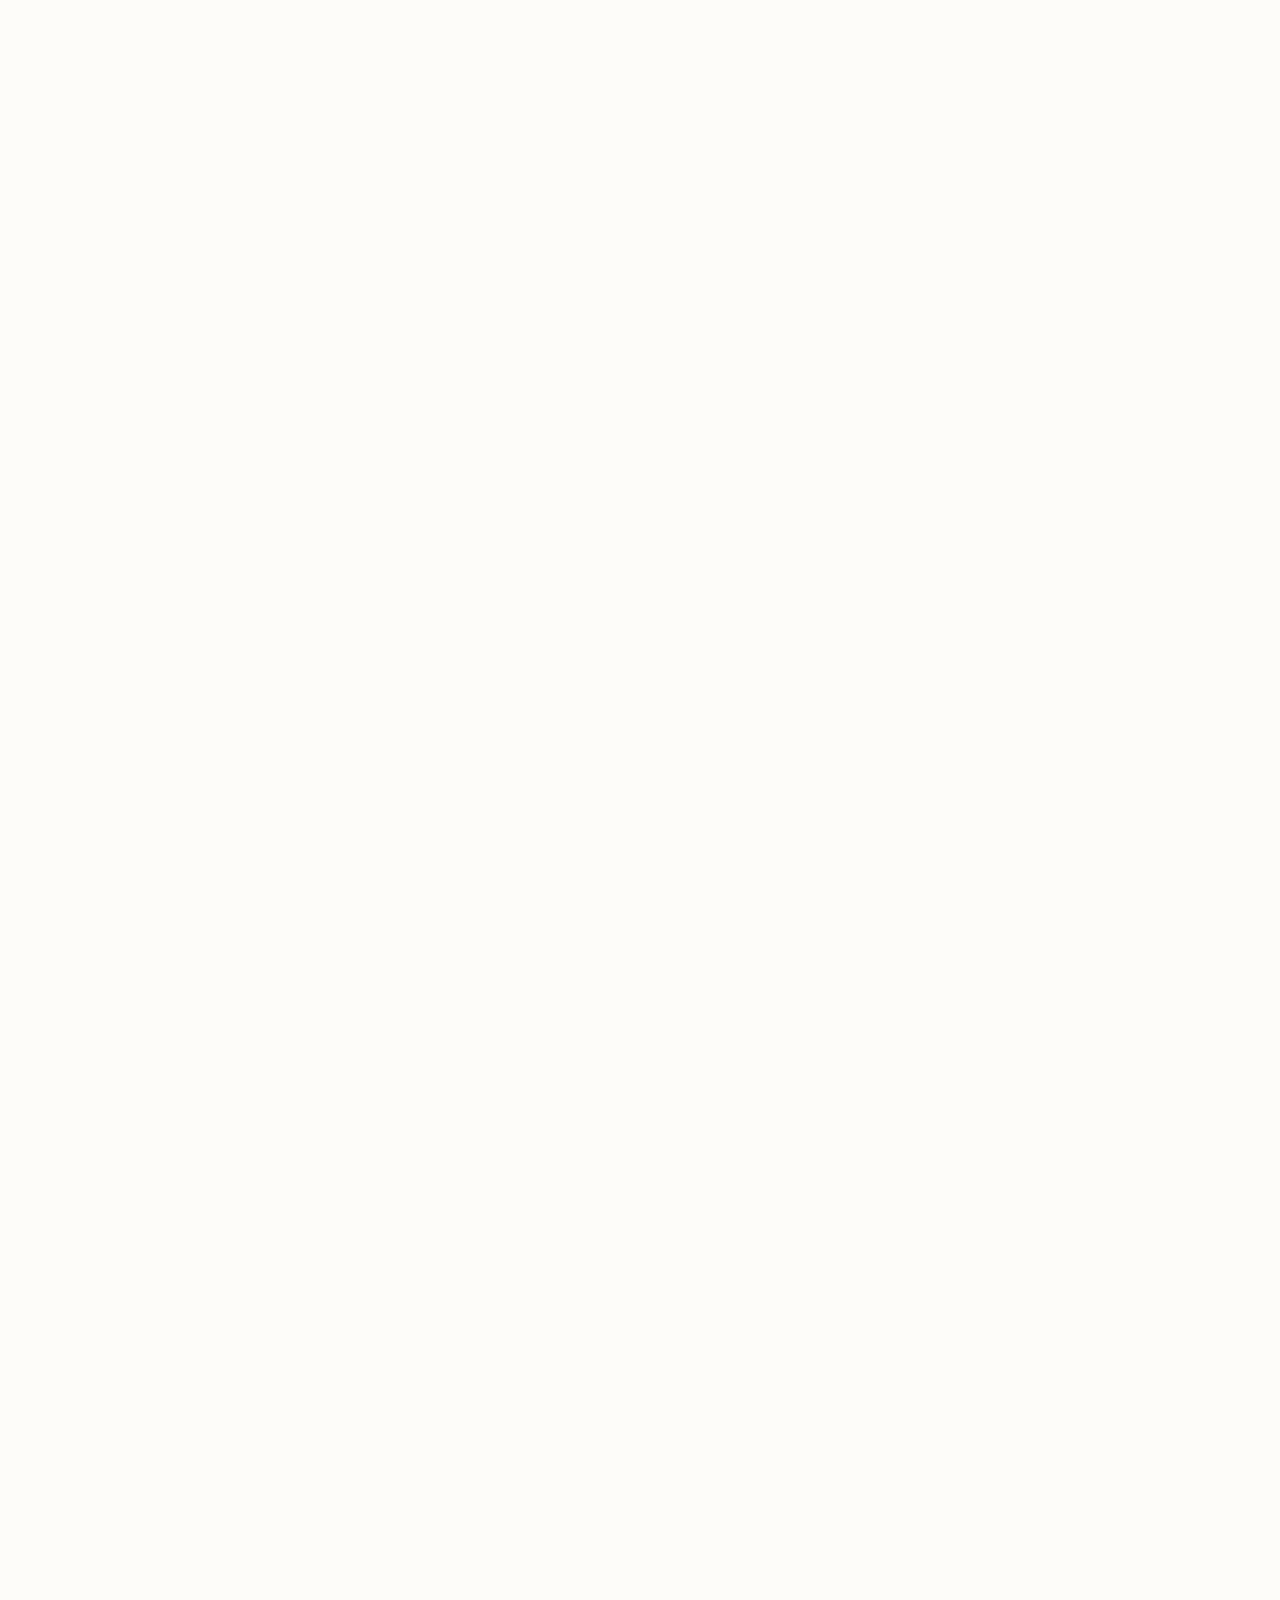
==== about.html @ 0345c2e3 "feat: multipage site with about and fleet pages" ====
<!DOCTYPE html>
<html lang="id">
<head>
<meta charset="UTF-8"/>
<meta name="viewport" content="width=device-width,initial-scale=1.0"/>
<title>KAM Transport — Sewa Kendaraan & Travel Premium Malang</title>
<meta name="description" content="Karya Muda Abadi Transport — Solusi transportasi premium di Malang sejak 2021. Armada lengkap, driver profesional, harga kompetitif."/>
<meta name="keywords" content="sewa mobil malang,travel malang,rental mobil malang,city tour malang,open trip malang"/>
<meta name="author" content="Karya Muda Abadi Transport"/>
<meta name="robots" content="index,follow"/>
<link rel="canonical" href="https://kamtransport.id"/>
<meta property="og:title" content="KAM Transport — Sewa Kendaraan & Travel Premium Malang"/>
<meta property="og:description" content="Solusi transportasi premium di Malang sejak 2021. Armada lengkap, driver profesional."/>
<meta property="og:type" content="website"/>
<meta property="og:url" content="https://kamtransport.id"/>
<meta property="og:image" content="https://kamtransport.id/images/logo.webp"/>
<meta property="og:image:width" content="1200"/>
<meta property="og:image:height" content="630"/>
<meta property="og:locale" content="id_ID"/>
<meta property="og:site_name" content="KAM Transport"/>
<meta name="twitter:card" content="summary_large_image"/>
<meta name="twitter:image" content="https://kamtransport.id/images/logo.webp"/>
<meta name="theme-color" content="#1e1208"/>
<meta http-equiv="X-UA-Compatible" content="IE=edge"/>
<meta http-equiv="X-Content-Type-Options" content="nosniff"/>
<meta http-equiv="Referrer-Policy" content="strict-origin-when-cross-origin"/>
<meta http-equiv="X-Frame-Options" content="SAMEORIGIN"/>
<meta http-equiv="Permissions-Policy" content="geolocation=(), microphone=(), camera=()"/>
<link rel="icon" type="image/webp" href="images/logo.webp"/>
<link rel="apple-touch-icon" href="images/logo.webp"/>

<link rel="preconnect" href="https://fonts.googleapis.com"/>
<link rel="preconnect" href="https://fonts.gstatic.com" crossorigin/>
<link href="https://fonts.googleapis.com/css2?family=Poppins:wght@500;600;700&family=Inter:wght@400;500;600&display=swap" rel="stylesheet"/>

<link rel="stylesheet" href="css/_variables.css"/>
<link rel="stylesheet" href="css/_typography.css"/>
<link rel="stylesheet" href="css/components/_buttons.css"/>
<link rel="stylesheet" href="css/components/_cards.css"/>
<link rel="stylesheet" href="css/components/_modal.css"/>
<link rel="stylesheet" href="css/components/_utilities.css"/>

<style>
/* ═══════ PAGE LAYOUT ═══════ */

/* ── Header ──────────────── */
.header {
  position:sticky;top:0;z-index:30;
  background:rgba(253,252,249,.88);backdrop-filter:blur(14px);
  border-bottom:1px solid var(--color-border);
}
.header-inner {
  display:flex;align-items:center;justify-content:space-between;
  max-width:var(--container);margin:0 auto;padding:.625rem var(--container-pad);
}
.brand{display:flex;align-items:center;gap:var(--space-3);}
.brand img{width:36px;height:36px;border-radius:50%;object-fit:cover;}
.brand span{font:var(--weight-bold)var(--text-base)var(--font-display);color:var(--color-primary);}
.nav-links{display:flex;gap:var(--space-5);}
.nav-links a{font-size:var(--text-sm);color:var(--color-muted);font-weight:var(--weight-medium);}
.nav-links a:hover{color:var(--color-ink);}
@media(max-width:639px){
  .nav-links{display:none;}
  .header-inner{gap:var(--space-3);}
}

/* ── Hero ───────────────── */
.hero{
  position:relative;min-height:92vh;
  display:flex;align-items:center;
  background:var(--brown-900);overflow:hidden;
}
.hero-bg{position:absolute;inset:0;}
.hero-bg img{width:100%;height:100%;object-fit:cover;object-position:center 25%;opacity:.55;}
.hero-overlay{
  position:absolute;inset:0;
  background:linear-gradient(135deg,
    rgba(15,10,5,.78) 0%,
    rgba(15,10,5,.35) 45%,
    rgba(15,10,5,.65) 100%
  );
}
.hero-content{
  position:relative;max-width:720px;margin:0 auto;
  padding:var(--space-16) var(--container-pad);
  color:var(--white);text-align:center;
}
@media(max-width:767px){.hero{min-height:88vh;}.hero-content{padding:var(--space-10) var(--container-pad);}}
@keyframes heroReveal{from{opacity:0;transform:translateY(20px);}to{opacity:1;transform:translateY(0);}}
.hero-content{animation:heroReveal .8s ease forwards;}
.hero-badge{
  display:inline-flex;align-items:center;gap:.375rem;
  padding:.3125rem .875rem;border-radius:var(--radius-full);
  background:rgba(255,255,255,.1);backdrop-filter:blur(8px);
  border:1px solid rgba(255,255,255,.12);
  font-size:var(--text-sm);margin-bottom:var(--space-8);
}
.hero-title{
  font:var(--weight-bold)clamp(1.875rem,6vw,3.25rem)/var(--leading-tight)var(--font-display);
  letter-spacing:-.02em;margin-bottom:var(--space-5);color:var(--white);
}
.hero-title .highlight{color:var(--color-accent-lt);}
.hero-subtitle{
  font-size:var(--text-base);color:rgba(255,255,255,.72);
  max-width:520px;margin:0 auto var(--space-8);line-height:var(--leading-relaxed);
}
@media(min-width:768px){.hero-subtitle{font-size:var(--text-lg);}}
.hero-cta{display:flex;gap:var(--space-3);justify-content:center;flex-wrap:wrap;}
.hero-cta .btn-outline{color:var(--white);border-color:rgba(255,255,255,.35);}
.hero-cta .btn-outline:hover{background:rgba(255,255,255,.08);border-color:rgba(255,255,255,.6);color:var(--white);}
.price-anchor{margin-top:var(--space-8);font-size:var(--text-sm);color:rgba(255,255,255,.55);}
.price-anchor .amount{font:var(--weight-bold)var(--text-xl)var(--font-display);color:var(--color-accent-lt);}
.scroll-indicator{
  position:absolute;bottom:var(--space-8);left:50%;transform:translateX(-50%);
  display:flex;flex-direction:column;align-items:center;gap:2px;
  color:rgba(255,255,255,.4);font-size:var(--text-xs);
}
@keyframes bounce{0%,20%,50%,80%,100%{transform:translateY(0);}40%{transform:translateY(-6px);}60%{transform:translateY(-3px);}}
.scroll-arrow{animation:bounce 2.2s infinite;font-size:var(--text-lg);}

/* ── Trust ──────────────── */
.trust-grid{display:grid;grid-template-columns:repeat(4,1fr);gap:var(--space-5);margin:var(--space-8)0 var(--space-10);}
@media(max-width:767px){.trust-grid{grid-template-columns:repeat(2,1fr);gap:var(--space-4);margin:var(--space-6)0;}}
.trust-card{text-align:center;padding:var(--space-5)var(--space-4);background:var(--color-surface);border-radius:var(--radius-lg);border:1px solid var(--color-border);transition:all var(--ease-normal);}
.trust-card:hover{transform:translateY(-2px);box-shadow:var(--shadow-md);}
.trust-icon{margin-bottom:var(--space-4);}
.trust-label{font-size:var(--text-sm);color:var(--color-muted);margin-top:var(--space-2);}
.why-grid{display:grid;grid-template-columns:repeat(4,1fr);gap:var(--space-5);margin-top:var(--space-8);}
@media(max-width:767px){.why-grid{grid-template-columns:repeat(2,1fr);gap:var(--space-4);}}
.why-card{padding:var(--space-5);background:var(--color-surface);border-radius:var(--radius-lg);border:1px solid var(--color-border);text-align:center;transition:all var(--ease-normal);}
.why-card:hover{transform:translateY(-2px);box-shadow:var(--shadow-md);border-color:var(--gold-300);}
.why-card h4{font-size:var(--text-base);margin-bottom:var(--space-2);}
.why-card p{font-size:var(--text-sm);margin:0;line-height:var(--leading-relaxed);}
@media(max-width:767px){.why-card{padding:var(--space-4);}}

/* ── About ──────────────── */
.about-grid{display:grid;grid-template-columns:1fr;gap:var(--space-10);align-items:center;}
@media(min-width:900px){.about-grid{grid-template-columns:1fr 1fr;}}
.about-image-wrap{border-radius:var(--radius-xl);overflow:hidden;box-shadow:var(--shadow-lg);aspect-ratio:4/3;}
.about-image-wrap img{width:100%;height:100%;object-fit:cover;}
.uvp{display:flex;gap:var(--space-4);align-items:flex-start;padding:var(--space-5);background:var(--cream-100);border-radius:var(--radius-lg);margin-top:var(--space-6);}
.uvp h4{margin-bottom:.125rem;}
.uvp p{margin:0;font-size:var(--text-sm);color:var(--gray-600);}

/* ── Armada ─────────────── */
.armada-title{font-size:var(--text-lg);margin:var(--space-3)0 var(--space-2);font-weight:var(--weight-semibold);}
.armada-meta{display:flex;gap:var(--space-4);font-size:var(--text-sm);color:var(--color-muted);margin-bottom:var(--space-3);}
.armada-price{display:flex;align-items:baseline;gap:.25rem;margin-bottom:var(--space-4);}
.armada-price .amt{font:var(--weight-bold)var(--text-xl)var(--font-display);color:var(--color-primary);}
.armada-price .per{font-size:var(--text-sm);color:var(--color-muted);}
.armada-desc{font-size:var(--text-sm);color:var(--color-muted);margin-bottom:var(--space-4);line-height:var(--leading-relaxed);}

/* ── Carousel ────────────── */
.carousel {
  display: flex; gap: var(--space-5);
  overflow-x: auto; scroll-snap-type: x mandatory;
  -webkit-overflow-scrolling: touch;
  padding-bottom: var(--space-4);
  scrollbar-width: thin; scrollbar-color: var(--gray-300) transparent;
}
.carousel::-webkit-scrollbar { height: 6px; }
.carousel::-webkit-scrollbar-thumb { background: var(--gray-300); border-radius: 999px; }
.carousel-item { flex: 0 0 320px; scroll-snap-align: start; }
@media (max-width: 767px) {
  .carousel { gap: var(--space-4); }
  .carousel-item { flex: 0 0 280px; }
}
@media (min-width: 900px) {
  .carousel { display: grid; grid-template-columns: repeat(3, 1fr); overflow-x: visible; scroll-snap-type: none; padding-bottom: 0; }
}
.testi-grid{display:grid;grid-template-columns:repeat(3,1fr);gap:var(--space-5);}
@media(max-width:767px){.testi-grid{grid-template-columns:1fr;}}
.testi-card{padding:var(--space-5);background:var(--color-surface);border-radius:var(--radius-lg);border:1px solid var(--color-border);}
.testi-stars{margin-bottom:var(--space-4);}
.testi-quote{font-style:italic;color:var(--gray-700);margin-bottom:var(--space-5);line-height:var(--leading-relaxed);font-size:var(--text-sm);}
.testi-author{font-weight:var(--weight-semibold);font-size:var(--text-sm);}
.testi-role{font-size:var(--text-xs);color:var(--color-muted);}

/* ── Testimoni / Review ────────── */
.review-summary{display:flex;align-items:center;justify-content:center;gap:var(--space-4);padding:var(--space-5);background:var(--cream-100);border-radius:var(--radius-lg);border:1px solid var(--color-border);margin-bottom:var(--space-8);flex-wrap:wrap;}
.review-summary .avg{font:var(--weight-bold)var(--text-3xl)var(--font-display);color:var(--color-primary);line-height:1;}
.review-summary .stars{display:flex;gap:2px;color:var(--color-accent-lt);}
.review-summary .meta{font-size:var(--text-sm);color:var(--color-muted);}
.review-grid{display:grid;grid-template-columns:1fr;gap:var(--space-5);}
@media(min-width:640px){.review-grid{grid-template-columns:repeat(2,1fr);}}
@media(min-width:1024px){.review-grid{grid-template-columns:repeat(3,1fr);}}
.review-card{padding:var(--space-5);background:var(--color-surface);border-radius:var(--radius-lg);border:1px solid var(--color-border);transition:all var(--ease-normal);}
.review-card:hover{transform:translateY(-2px);box-shadow:var(--shadow-md);}
.review-header{display:flex;align-items:center;justify-content:space-between;margin-bottom:var(--space-3);}
.review-author{display:flex;align-items:center;gap:var(--space-3);}
.review-avatar{width:40px;height:40px;border-radius:50%;background:var(--color-primary);color:var(--white);display:flex;align-items:center;justify-content:center;font:var(--weight-bold)var(--text-sm)var(--font-display);flex-shrink:0;}
.review-name{font-weight:var(--weight-semibold);font-size:var(--text-sm);color:var(--color-ink);}
.review-location{font-size:var(--text-xs);color:var(--color-muted);}
.review-verified{display:inline-flex;align-items:center;gap:2px;font-size:var(--text-xs);color:#059669;background:#ecfdf5;border:1px solid #a7f3d0;padding:2px 6px;border-radius:var(--radius-full);}
.review-body{margin:var(--space-3)0 var(--space-4);font-size:var(--text-sm);color:var(--gray-700);line-height:var(--leading-relaxed);}
.review-footer{display:flex;align-items:center;justify-content:space-between;font-size:var(--text-xs);color:var(--color-muted);}
.review-stars{display:flex;gap:2px;color:var(--color-accent-lt);}
.review-empty{text-align:center;padding:var(--space-12) var(--space-6);color:var(--color-muted);}
.review-empty .empty-icon{font-size:var(--text-4xl);margin-bottom:var(--space-4);opacity:.6;}
.review-empty h3{font-size:var(--text-lg);color:var(--color-ink);margin:0 0 var(--space-2);}
.review-empty p{margin:0;font-size:var(--text-sm);}

/* ── FAQ ────────────────── */
.faq-wrap{max-width:760px;margin:0 auto;}

/* ── Final CTA ──────────── */
.cta-section{background:var(--brown-800);color:var(--white);padding:var(--space-16)0;text-align:center;}
@media(min-width:768px){.cta-section{padding:var(--space-20)0;}}
.cta-section h2{color:var(--white);}
.cta-section p{color:rgba(255,255,255,.65);max-width:520px;margin:0 auto var(--space-8);font-size:var(--text-base);}

/* ── Footer ─────────────── */
.footer{background:var(--brown-950);color:rgba(255,255,255,.55);padding:var(--space-12)0 var(--space-8);font-size:var(--text-sm);}
.footer-grid{display:grid;grid-template-columns:repeat(4,1fr);gap:var(--space-8);}
@media(max-width:767px){.footer-grid{grid-template-columns:repeat(2,1fr);gap:var(--space-6);}}
.footer-grid h5{color:var(--white);margin-bottom:var(--space-4);font-size:var(--text-sm);}
.footer-grid ul{list-style:none;display:grid;gap:var(--space-2);}
.footer-grid a{transition:color var(--ease-fast);}
.footer-grid a:hover{color:var(--color-accent-lt);}
.footer-bottom{text-align:center;padding-top:var(--space-8);border-top:1px solid rgba(255,255,255,.06);margin-top:var(--space-8);}
@media(max-width:767px){.footer-bottom{margin-top:var(--space-6);padding-top:var(--space-6);}}

/* ── Floating WA ────────── */
.wa-fab{
  position:fixed;right:var(--space-4);bottom:var(--space-4);z-index:35;
  width:52px;height:52px;border-radius:50%;
  background:#25d366;display:flex;align-items:center;justify-content:center;
  box-shadow:0 6px 20px rgba(37,211,102,.3);
  transition:transform var(--ease-out);
}
.wa-fab:hover{transform:scale(1.08);}
@media(min-width:768px){.wa-fab{right:var(--space-6);bottom:var(--space-6);}}
</style>

<script type="application/ld+json">
{"@context":"https://schema.org","@type":"LocalBusiness","name":"Karya Muda Abadi Transport","description":"Sewa mobil & travel premium di Malang. Solusi perjalanan terpercaya sejak 2021.","address":{"@type":"PostalAddress","streetAddress":"Jl. Gondang Suko, Randuangung","addressLocality":"Singosari","addressRegion":"Kabupaten Malang","postalCode":"65153","addressCountry":"ID"},"telephone":"+62895403826492","url":"https://kamtransport.id","priceRange":"Rp 550.000 - Rp 1.350.000","geo":{"@type":"GeoCoordinates","latitude":"-7.85776","longitude":"112.67622"},"sameAs":["https://www.instagram.com/kam_transport","https://www.tiktok.com/@karya_mudaabadi"]}
</script>
</head>
<body>
<a href="#main-content" class="sr-only">Lewati ke konten utama</a>
<main id="main-content">
<!-- ═══════════ ABOUT ═══════════ -->
<section class="section" id="tentang"><div class="container">
<div class="about-grid">
<div>
  <span class="badge badge-gold reveal">Tentang Kami</span>
  <h2 class="reveal reveal-delay-1" style="margin-top:var(--space-4);">Lebih dari Sekadar Sewa Mobil.<br/><span class="highlight">Kami Menghadirkan Pengalaman.</span></h2>
  <div class="reveal reveal-delay-2" style="margin-top:var(--space-6);">
    <p class="lead">Sejak 2021, Karya Muda Abadi Transport hadir untuk mengubah cara Anda bepergian. Kami tidak hanya menyewakan mobil — kami <strong>menyediakan solusi transportasi yang nyaman, aman, dan terpercaya</strong>.</p>
    <p>Gak perlu bingung cari armada beda-beda buat kebutuhan beda-beda — dari Avanza buat keluarga kecil sampai Elf Giga buat rombongan 19 orang, semua tersedia dalam satu tempat.</p>
  </div>
  <div class="uvp reveal reveal-delay-3">
    <svg class="icon-xl" viewBox="0 0 24 24" fill="none" stroke="var(--color-accent)" stroke-width="1.8" style="flex-shrink:0;"><polygon points="12 2 15.09 8.26 22 9.27 17 14.14 18.18 21.02 12 17.77 5.82 21.02 7 14.14 2 9.27 8.91 8.26 12 2"/></svg>
    <div><h3>Mengapa KAM Transport?</h3><p>Kami kombinasi sempurna antara <strong>kualitas premium</strong> dan <strong>harga terjangkau</strong>. Tidak perlu mengorbankan kenyamanan untuk budget, atau sebaliknya.</p></div>
  </div>
  <div class="about-stats reveal" aria-label="Statistik perusahaan">
    <div class="about-stat"><strong>2021</strong><span>Tahun Berdiri</span></div>
    <div class="about-stat"><strong>8+</strong><span>Armada Siap</span></div>
    <div class="about-stat"><strong>12+</strong><span>Driver Profesional</span></div>
    <div class="about-stat"><strong>500+</strong><span>Perjalanan Selesai</span></div>
  </div>
  <div class="value-grid" role="list" aria-label="Nilai perusahaan">
    <div class="value-card reveal" role="listitem"><div class="value-icon" aria-hidden="true">🛡️</div><div><h4>Terpercaya</h4><p>Armada dicek rutin, driver bersertifikat, dan asuransi all-risk terlampir.</p></div></div>
    <div class="value-card reveal reveal-delay-1" role="listitem"><div class="value-icon" aria-hidden="true">💎</div><div><h4>Premium</h4><p>Interior bersih, AC dingin, dan peralatan safety standar tinggi di setiap unit.</p></div></div>
    <div class="value-card reveal reveal-delay-2" role="listitem"><div class="value-icon" aria-hidden="true">⏰</div><div><h4>Tepat Waktu</h4><p>Jadwal dijamin, tanpa biaya tersembunyi, dan komunikasi transparan via WhatsApp.</p></div></div>
    <div class="value-card reveal" role="listitem"><div class="value-icon" aria-hidden="true">🧾</div><div><h4>Transparan</h4><p>Harga jelas dari awal, DP 50%, dan pelunasan sebelum berangkat.</p></div></div>
  </div>
</div>
<div class="about-image-wrap reveal reveal-delay-1">
  <img src="images/gambar-4.webp" alt="Tim KAM Transport" width="1200" height="900" loading="lazy"/>
</div>
</div>
</div></section>

<!-- ═══════════ WHY CHOOSE US ═══════════ -->
<section class="section-sm" id="why-us"><div class="container">
<h2 class="text-center reveal">Mengapa 500+ Pelanggan Memilih Kami?</h2>
<div class="why-grid">
  <div class="why-card reveal">
    <svg class="icon-lg" viewBox="0 0 24 24" fill="none" stroke="var(--color-accent)" stroke-width="1.8" style="margin:0 auto var(--space-3);"><circle cx="12" cy="12" r="10"/><polyline points="12 6 12 12 16 14"/></svg>
    <h3>5 Tahun Pengalaman</h3>
    <p>Udah berpengalaman menemani ratusan perjalanan, dari santai sampai penuh jadwal padat.</p>
  </div>
  <div class="why-card reveal reveal-delay-1">
    <svg class="icon-lg" viewBox="0 0 24 24" fill="none" stroke="var(--color-accent)" stroke-width="1.8" style="margin:0 auto var(--space-3);"><path d="M22 12h-4l-3 9L9 3l-3 9H2"/></svg>
    <h3>Fleksibel untuk Semua</h3>
    <p>Jarak dekat atau jauh, rombongan kecil atau besar — kami sesuaikan tanpa ribet.</p>
  </div>
  <div class="why-card reveal reveal-delay-2">
    <svg class="icon-lg" viewBox="0 0 24 24" fill="none" stroke="var(--color-accent)" stroke-width="1.8" style="margin:0 auto var(--space-3);"><circle cx="12" cy="12" r="10"/><path d="M2 12h20"/><path d="M12 2a15.3 15.3 0 0 1 4 10 15.3 15.3 0 0 1-4 10"/><path d="M12 2a15.3 15.3 0 0 0-4 10 15.3 15.3 0 0 0 4 10"/></svg>
    <h3>Driver Paham Medan</h3>
    <p>Ramah, tepat waktu, dan hafal jalur Malang-Batu-Bromo-Jawa Timur luar dalam.</p>
  </div>
  <div class="why-card reveal reveal-delay-3">
    <svg class="icon-lg" viewBox="0 0 24 24" fill="none" stroke="var(--color-accent)" stroke-width="1.8" style="margin:0 auto var(--space-3);"><path d="M14.7 6.3a1 1 0 0 0 0 1.4l1.6 1.6a1 1 0 0 0 1.4 0l3.77-3.77a6 6 0 0 1-7.94 7.94l-6.91 6.91a2.12 2.12 0 0 1-3-3l6.91-6.91a6 6 0 0 1 7.94-7.94l-3.76 3.76z"/></svg>
    <h3>Armada Terawat &amp; Lengkap</h3>
    <p>Dicek rutin sebelum jalan, tersedia mulai 5 seat sampai 19 seat.</p>
  </div>
</div>
</div></section>

<!-- ═══════════ GALLERY ═══════════ -->
<section class="section" id="galeri"><div class="container">
<h2 class="text-center reveal">Galeri Perjalanan</h2>
<p class="text-center reveal reveal-delay-1" style="color:var(--color-muted);margin-bottom:var(--space-8);">Dokumentasi perjalanan dan armada KAM Transport</p>
<div class="gallery-grid" role="list" aria-label="Galeri perjalanan">
  <div class="gallery-item reveal" role="listitem"><img src="images/gambar-1-800w.webp" srcset="images/gambar-1-400w.webp 400w, images/gambar-1-800w.webp 800w" alt="Perjalanan wisata KAM Transport" loading="lazy"/><div class="gallery-caption">City Tour Malang</div></div>
  <div class="gallery-item reveal reveal-delay-1" role="listitem"><img src="images/gambar-2-720w.webp" srcset="images/gambar-2-400w.webp 400w, images/gambar-2-720w.webp 720w" alt="Armada KAM Transport di jalan" loading="lazy"/><div class="gallery-caption">Armada Siap Jalan</div></div>
  <div class="gallery-item reveal reveal-delay-2" role="listitem"><img src="images/gambar-3-800w.webp" srcset="images/gambar-3-400w.webp 400w, images/gambar-3-800w.webp 800w" alt="Pelanggan bersama driver profesional" loading="lazy"/><div class="gallery-caption">Driver Profesional</div></div>
  <div class="gallery-item reveal" role="listitem"><img src="images/gambar-4-800w.webp" srcset="images/gambar-4-400w.webp 400w, images/gambar-4-800w.webp 800w" alt="Liburan keluarga bersama KAM Transport" loading="lazy"/><div class="gallery-caption">Liburan Keluarga</div></div>
  <div class="gallery-item reveal reveal-delay-1" role="listitem"><img src="images/hiace-premio-688w.webp" srcset="images/hiace-premio-400w.webp 400w, images/hiace-premio-688w.webp 688w" alt="Hiace Premio interior premium" loading="lazy"/><div class="gallery-caption">Hiace Premio</div></div>
  <div class="gallery-item reveal reveal-delay-2" role="listitem"><img src="images/elf-giga-900w.webp" srcset="images/elf-giga-600w.webp 600w, images/elf-giga-900w.webp 900w" alt="Elf Giga untuk rombongan besar" loading="lazy"/><div class="gallery-caption">Elf Giga</div></div>
</div>
</div></section>

<!-- ═══════════ PROMO / NEWS ═══════════ -->
<section class="section-sm" id="promo" style="background:var(--cream-100);"><div class="container">
<h2 class="text-center reveal">Promo &amp; Info Terbaru</h2>
<p class="text-center reveal reveal-delay-1" style="color:var(--color-muted);margin-bottom:var(--space-8);">Penawaran khusus dan update layanan terbaru</p>
<div class="promo-grid">
  <article class="promo-card reveal">
    <h4>🚐 Armada Baru: Hiace Premio</h4>
    <p>Sekarang tersedia unit Hiace Premio with interior premium untuk rombongan menengah.</p>
    <div class="promo-meta">Info · <span class="promo-date">7 Juli 2026</span></div>
  </article>
  <article class="promo-card reveal reveal-delay-1">
    <h4>📋 Tips Perjalanan Aman</h4>
    <p>Persiapan perjalanan panjang, tips packing, dan checklist sebelum berangkat bersama KAM Transport.</p>
    <div class="promo-meta">Artikel · <span class="promo-date">7 Juli 2026</span></div>
  </article>
</div>
</div></section>
</main>

<script>
(function(){
  const toggle=document.querySelector('.mobile-toggle');
  const nav=document.querySelector('.nav-links');
  if(!toggle||!nav)return;
  toggle.addEventListener('click',()=>{
    const open=nav.classList.toggle('open');
    toggle.setAttribute('aria-expanded',open?'true':'false');
    toggle.textContent=open?'✕':'☰';
  });
  nav.querySelectorAll('a').forEach(a=>a.addEventListener('click',()=>{
    nav.classList.remove('open');toggle.setAttribute('aria-expanded','false');toggle.textContent='☰';
  }));
})();
</script>
</body>
</html>
---- css/_variables.css ----
/* ═══════════════════════════════════════════════
   KAM TRANSPORT – DESIGN TOKENS v3.0
   Mobile-first, premium, consistent
   ═══════════════════════════════════════════════ */

:root {
  /* ── Colors ────────────────────────────── */
  --brown-950: #0f0a05;
  --brown-900: #1e1208;
  --brown-800: #2c1a10;
  --brown-700: #382215;
  --brown-600: #4c301e;
  --brown-500: #614028;

  --cream-50:  #fdfcf9;
  --cream-100: #faf7f2;
  --cream-200: #f4efe6;
  --cream-300: #e8e1d2;

  --gold-800: #7a5c28;
  --gold-700: #9e793a;
  --gold-600: #bc944e;
  --gold-500: #d4ad64;
  --gold-400: #e6c37a;
  --gold-300: #f0d794;
  --gold-200: #f8e9c3;
  --gold-100: #fcf5e8;

  --white:    #ffffff;
  --gray-900: #0f172a;
  --gray-800: #1e293b;
  --gray-700: #334155;
  --gray-600: #475569;
  --gray-500: #64748b;
  --gray-400: #94a3b8;
  --gray-300: #cbd5e1;
  --gray-200: #e2e8f0;
  --gray-100: #f1f5f9;
  --gray-50:  #f8fafc;

  --color-bg:       var(--cream-50);
  --color-surface:  var(--white);
  --color-ink:      var(--gray-900);
  --color-muted:    var(--gray-500);
  --color-border:   var(--gray-200);
  --color-primary:  var(--brown-800);
  --color-accent:   var(--gold-600);
  --color-accent-lt:var(--gold-400);

  /* ── Typography ────────────────────────── */
  --font-display: 'Poppins', system-ui, sans-serif;
  --font-body:    'Inter', system-ui, -apple-system, sans-serif;

  --text-xs:   .75rem;
  --text-sm:   .8125rem;
  --text-base: .9375rem;
  --text-lg:   1.0625rem;
  --text-xl:   1.25rem;
  --text-2xl:  1.5rem;
  --text-3xl:  1.875rem;
  --text-4xl:  2.25rem;
  --text-5xl:  3rem;

  --weight-normal:  400;
  --weight-medium:  500;
  --weight-semibold:600;
  --weight-bold:    700;

  --leading-tight:  1.15;
  --leading-snug:   1.35;
  --leading-normal: 1.55;
  --leading-relaxed:1.7;

  /* ── Spacing ───────────────────────────── */
  --space-1: .25rem;
  --space-2: .5rem;
  --space-3: .75rem;
  --space-4: 1rem;
  --space-5: 1.25rem;
  --space-6: 1.5rem;
  --space-8: 2rem;
  --space-10: 2.5rem;
  --space-12: 3rem;
  --space-16: 4rem;
  --space-20: 5rem;
  --space-24: 6rem;

  /* ── Radius ────────────────────────────── */
  --radius-sm:  6px;
  --radius-md:  10px;
  --radius-lg:  14px;
  --radius-xl:  18px;
  --radius-2xl: 24px;
  --radius-full: 9999px;

  /* ── Shadows ───────────────────────────── */
  --shadow-xs: 0 1px 2px rgba(0,0,0,.03);
  --shadow-sm: 0 1px 3px rgba(0,0,0,.05), 0 1px 2px rgba(0,0,0,.04);
  --shadow-md: 0 4px 8px rgba(0,0,0,.05), 0 2px 4px rgba(0,0,0,.04);
  --shadow-lg: 0 12px 24px rgba(0,0,0,.06), 0 4px 8px rgba(0,0,0,.04);
  --shadow-xl: 0 20px 40px rgba(0,0,0,.08), 0 8px 16px rgba(0,0,0,.04);

  /* ── Transitions ───────────────────────── */
  --ease-fast:  200ms ease;
  --ease-normal:300ms ease;
  --ease-out:   400ms cubic-bezier(.16,1,.3,1);

  /* ── Layout ────────────────────────────── */
  --container: 1080px;
  --container-pad: var(--space-5);
}

@media (min-width: 768px) {
  :root { --container-pad: var(--space-8); }
}
---- css/_typography.css ----
/* ═══════════════════════════════════════════════
   KAM TRANSPORT – TYPOGRAPHY & RESET
   ═══════════════════════════════════════════════ */

*, *::before, *::after { box-sizing: border-box; margin: 0; padding: 0; }

html {
  scroll-behavior: smooth;
  font-size: 100%;
  -webkit-text-size-adjust: 100%;
}

body {
  font-family: var(--font-body);
  font-size: var(--text-base);
  line-height: var(--leading-normal);
  color: var(--color-ink);
  background: var(--color-bg);
  -webkit-font-smoothing: antialiased;
  -moz-osx-font-smoothing: grayscale;
  overflow-x: hidden;
}

img, svg, video, canvas { display: block; max-width: 100%; }
img { height: auto; }

a { color: inherit; text-decoration: none; }

/* ── Headings ──────────────────────────────── */

h1, .h1 {
  font: var(--weight-bold) var(--text-5xl)/var(--leading-tight) var(--font-display);
  letter-spacing: -.02em;
}
h2, .h2 {
  font: var(--weight-bold) var(--text-4xl)/var(--leading-snug) var(--font-display);
  letter-spacing: -.01em;
}
h3, .h3 {
  font: var(--weight-semibold) var(--text-3xl)/var(--leading-snug) var(--font-display);
}
h4, .h4 {
  font: var(--weight-semibold) var(--text-2xl)/var(--leading-normal) var(--font-display);
}
h5, .h5 {
  font: var(--weight-semibold) var(--text-xl)/var(--leading-normal) var(--font-display);
}
h6, .h6 {
  font: var(--weight-semibold) var(--text-lg)/var(--leading-normal) var(--font-display);
}

@media (max-width: 767px) {
  h1, .h1 { font-size: var(--text-4xl); }
  h2, .h2 { font-size: var(--text-3xl); }
  h3, .h3 { font-size: var(--text-2xl); }
  h4, .h4 { font-size: var(--text-xl); }
}

/* ── Body ───────────────────────────────────── */

p { color: var(--color-muted); margin-bottom: var(--space-4); line-height: var(--leading-relaxed); }
.lead { font-size: var(--text-lg); color: var(--gray-700); }
.text-sm { font-size: var(--text-sm); color: var(--gray-500); }

/* ── Utility ────────────────────────────────── */

.container {
  max-width: var(--container);
  margin: 0 auto;
  padding: 0 var(--container-pad);
}
.section { padding: var(--space-16) 0; }
.section-sm { padding: var(--space-12) 0; }
.section-lg { padding: var(--space-24) 0; }

@media (max-width: 767px) {
  .section { padding: var(--space-12) 0; }
  .section-lg { padding: var(--space-16) 0; }
}

.text-center { text-align: center; }
.highlight { color: var(--color-accent); }
.sr-only {
  position: absolute; width: 1px; height: 1px;
  padding: 0; margin: -1px; overflow: hidden;
  clip: rect(0,0,0,0); white-space: nowrap; border: 0;
}
.sr-only:focus, .sr-only.focus-visible {
  position: fixed; width: auto; height: auto;
  margin: 0; clip: auto; overflow: visible;
}

/* ── Reduced motion ─────────────────────────── */

@media (prefers-reduced-motion: reduce) {
  *, *::before, *::after {
    animation-duration: .01ms !important;
    animation-iteration-count: 1 !important;
    transition-duration: .01ms !important;
  }
}
---- css/components/_buttons.css ----
/* ═══════════════════════════════════════════════
   KAM TRANSPORT – BUTTONS
   ═══════════════════════════════════════════════ */

.btn {
  display: inline-flex; align-items: center; justify-content: center; gap: .5rem;
  padding: .5625rem 1.125rem;
  border-radius: var(--radius-md);
  font-family: var(--font-body); font-size: var(--text-sm); font-weight: var(--weight-semibold);
  line-height: 1.3;
  text-decoration: none; cursor: pointer;
  border: 1.5px solid transparent;
  transition: all var(--ease-fast);
  user-select: none;
  -webkit-tap-highlight-color: transparent;
  min-height: 42px; /* touch target */
}
.btn:focus-visible {
  outline: 2px solid var(--color-accent); outline-offset: 2px;
}

/* Sizes */
.btn-md { padding: .625rem 1.25rem; font-size: var(--text-sm); }
.btn-lg { padding: .8125rem 1.75rem; font-size: var(--text-base); border-radius: var(--radius-lg); }
.btn-xl { padding: 1rem 2.25rem; font-size: var(--text-lg); border-radius: var(--radius-xl); }
.btn-block { width: 100%; }

/* Variants */
.btn-primary {
  background: var(--color-primary); color: var(--white);
  border-color: var(--color-primary);
}
.btn-primary:hover { background: var(--brown-900); border-color: var(--brown-900); transform: translateY(-1px); box-shadow: var(--shadow-md); }
.btn-primary:active { transform: translateY(0); }

.btn-outline {
  background: transparent; color: var(--color-primary);
  border-color: var(--brown-500);
}
.btn-outline:hover { background: var(--color-primary); color: var(--white); transform: translateY(-1px); }

.btn-ghost {
  background: transparent; color: var(--color-muted); border-color: transparent;
}
.btn-ghost:hover { background: var(--gray-100); color: var(--color-ink); }

.btn-wa {
  background: #25d366; color: var(--white); border-color: #25d366;
}
.btn-wa:hover { background: #1ebe5a; transform: translateY(-1px); box-shadow: 0 8px 20px rgba(37,211,102,.3); }

/* Group */
.btn-group { display: flex; gap: var(--space-4); flex-wrap: wrap; justify-content: center; }
---- css/components/_cards.css ----
/* ═══════════════════════════════════════════════
   KAM TRANSPORT – CARDS & BADGES
   ═══════════════════════════════════════════════ */

.card {
  background: var(--color-surface);
  border: 1px solid var(--color-border);
  border-radius: var(--radius-lg);
  padding: var(--space-6);
  box-shadow: var(--shadow-xs);
  transition: transform var(--ease-normal), box-shadow var(--ease-normal);
}
.card:hover { transform: translateY(-2px); box-shadow: var(--shadow-lg); }

.card-media { padding: 0; overflow: hidden; }
.card-media img { width: 100%; aspect-ratio: 16/9; object-fit: cover; }
.card-media .card-body { padding: var(--space-5); }

@media (max-width: 767px) {
  .card { padding: var(--space-4); }
  .card-media .card-body { padding: var(--space-4); }
}

/* ── Badge ──────────────────────────────────── */

.badge {
  display: inline-flex; align-items: center; gap: .25rem;
  padding: .1875rem .5625rem;
  border-radius: var(--radius-full);
  font-size: var(--text-xs); font-weight: var(--weight-semibold);
  line-height: 1.4;
}
.badge-gold { background: var(--gold-200); color: var(--gold-800); }
.badge-dark { background: var(--brown-800); color: var(--white); }
.badge-outline { background: transparent; border: 1px solid var(--color-border); color: var(--color-muted); }
.badge-corner { position: absolute; top: var(--space-3); left: var(--space-3); z-index: 2; }
---- css/components/_modal.css ----
/* ═══════════════════════════════════════════════
   KAM TRANSPORT – MODAL & FORM
   ═══════════════════════════════════════════════ */

.modal-overlay {
  position: fixed; inset: 0; z-index: 50;
  background: rgba(15,10,5,.55);
  backdrop-filter: blur(8px);
  display: flex; align-items: flex-end; justify-content: center;
  opacity: 0; visibility: hidden;
  transition: opacity var(--ease-out), visibility var(--ease-out);
}
.modal-overlay.open { opacity: 1; visibility: visible; }

.modal {
  background: var(--color-surface);
  border-radius: var(--radius-2xl) var(--radius-2xl) 0 0;
  padding: var(--space-6);
  width: 100%; max-width: 460px; max-height: 85vh;
  overflow-y: auto;
  transform: translateY(24px);
  transition: transform var(--ease-out);
}
.modal-overlay.open .modal { transform: translateY(0); }

@media (min-width: 640px) {
  .modal-overlay { align-items: center; }
  .modal { border-radius: var(--radius-xl); max-height: 80vh; }
}

.modal-header {
  display: flex; align-items: center; justify-content: space-between;
  margin-bottom: var(--space-5);
}
.modal-header h3 { margin: 0; }
.modal-close {
  width: 36px; height: 36px; border-radius: 50%;
  border: 1px solid var(--color-border); background: var(--gray-100);
  font-size: 18px; cursor: pointer;
  display: flex; align-items: center; justify-content: center;
  transition: all var(--ease-fast);
}
.modal-close:hover { background: var(--gray-200); color: var(--color-ink); }

/* ── Form ──────────────────────────────────── */

.form-group { margin-bottom: var(--space-4); }
.form-label {
  display: block; font-size: var(--text-sm); font-weight: var(--weight-medium);
  color: var(--gray-700); margin-bottom: .25rem;
}
.form-input {
  width: 100%;
  padding: .625rem .75rem;
  border: 1.5px solid var(--color-border);
  border-radius: var(--radius-md);
  background: var(--cream-100); color: var(--color-ink);
  font-size: var(--text-sm); font-family: var(--font-body);
  transition: border-color var(--ease-fast), box-shadow var(--ease-fast);
  min-height: 44px;
}
.form-input:focus {
  outline: none;
  border-color: var(--color-accent);
  box-shadow: 0 0 0 3px var(--gold-200);
}
.form-helper { font-size: var(--text-xs); color: var(--gray-500); margin-top: .25rem; }

.form-row { display: grid; grid-template-columns: 1fr 1fr; gap: var(--space-3); }

/* Radio */
.radio-group { display: flex; gap: var(--space-2); flex-wrap: wrap; }
.radio-option {
  display: flex; align-items: center; gap: .375rem;
  padding: .5rem .75rem;
  border: 1.5px solid var(--color-border);
  border-radius: var(--radius-md);
  background: var(--cream-100); cursor: pointer;
  font-size: var(--text-sm);
  transition: all var(--ease-fast);
}
.radio-option:has(input:checked) { border-color: var(--color-accent); background: var(--gold-100); }
.radio-option:hover { border-color: var(--color-accent-lt); }

.hidden { display: none !important; }
---- css/components/_utilities.css ----
/* ═══════════════════════════════════════════════
   KAM TRANSPORT – CAROUSEL, ACCORDION, ANIMATIONS
   ═══════════════════════════════════════════════ */

/* ── Carousel ──────────────────────────────── */

.carousel { display: flex; gap: var(--space-5); overflow-x: auto; scroll-snap-type: x mandatory; -webkit-overflow-scrolling: touch; padding-bottom: var(--space-2); scrollbar-width: none; }
.carousel::-webkit-scrollbar { display: none; }

.carousel-item { flex: 0 0 85vw; max-width: 312px; scroll-snap-align: start; }
@media (min-width: 640px) { .carousel-item { flex: 0 0 300px; max-width: 320px; } }

/* ── Accordion ─────────────────────────────── */

.accordion-item { border-bottom: 1px solid var(--color-border); }
.accordion-trigger {
  display: flex; align-items: center; justify-content: space-between;
  width: 100%; padding: var(--space-5) 0;
  background: none; border: 0;
  font: var(--weight-medium) var(--text-base)/var(--leading-normal) var(--font-body);
  color: var(--color-ink); cursor: pointer; text-align: left;
  min-height: 48px;
}
.accordion-icon {
  width: 24px; height: 24px; flex-shrink: 0;
  transition: transform var(--ease-out); color: var(--color-muted);
}
.accordion-item.open .accordion-icon { transform: rotate(45deg); }

.accordion-panel { max-height: 0; overflow: hidden; transition: max-height var(--ease-out); }
.accordion-panel-content { padding: 0 0 var(--space-5); color: var(--color-muted); font-size: var(--text-sm); line-height: var(--leading-relaxed); }

/* ── Scroll Reveal ─────────────────────────── */

.reveal { opacity: 0; transform: translateY(24px); transition: opacity .6s ease-out, transform .6s ease-out; }
.reveal.visible { opacity: 1; transform: translateY(0); }

.reveal-delay-1 { transition-delay: .1s; }
.reveal-delay-2 { transition-delay: .2s; }
.reveal-delay-3 { transition-delay: .3s; }
.reveal-delay-4 { transition-delay: .4s; }

/* ── Counter ───────────────────────────────── */

.counter-num { font: var(--weight-bold) var(--text-4xl)/1 var(--font-display); color: var(--color-primary); }

@media (prefers-reduced-motion: reduce) {
  .reveal { transition: none !important; opacity: 1; transform: none; }
}

/* ── Lucide icon sizing ────────────────────── */

.icon-sm { width: 18px; height: 18px; }
.icon-md { width: 24px; height: 24px; }
.icon-lg { width: 32px; height: 32px; }
.icon-xl { width: 48px; height: 48px; }
.icon-2xl { width: 64px; height: 64px; }
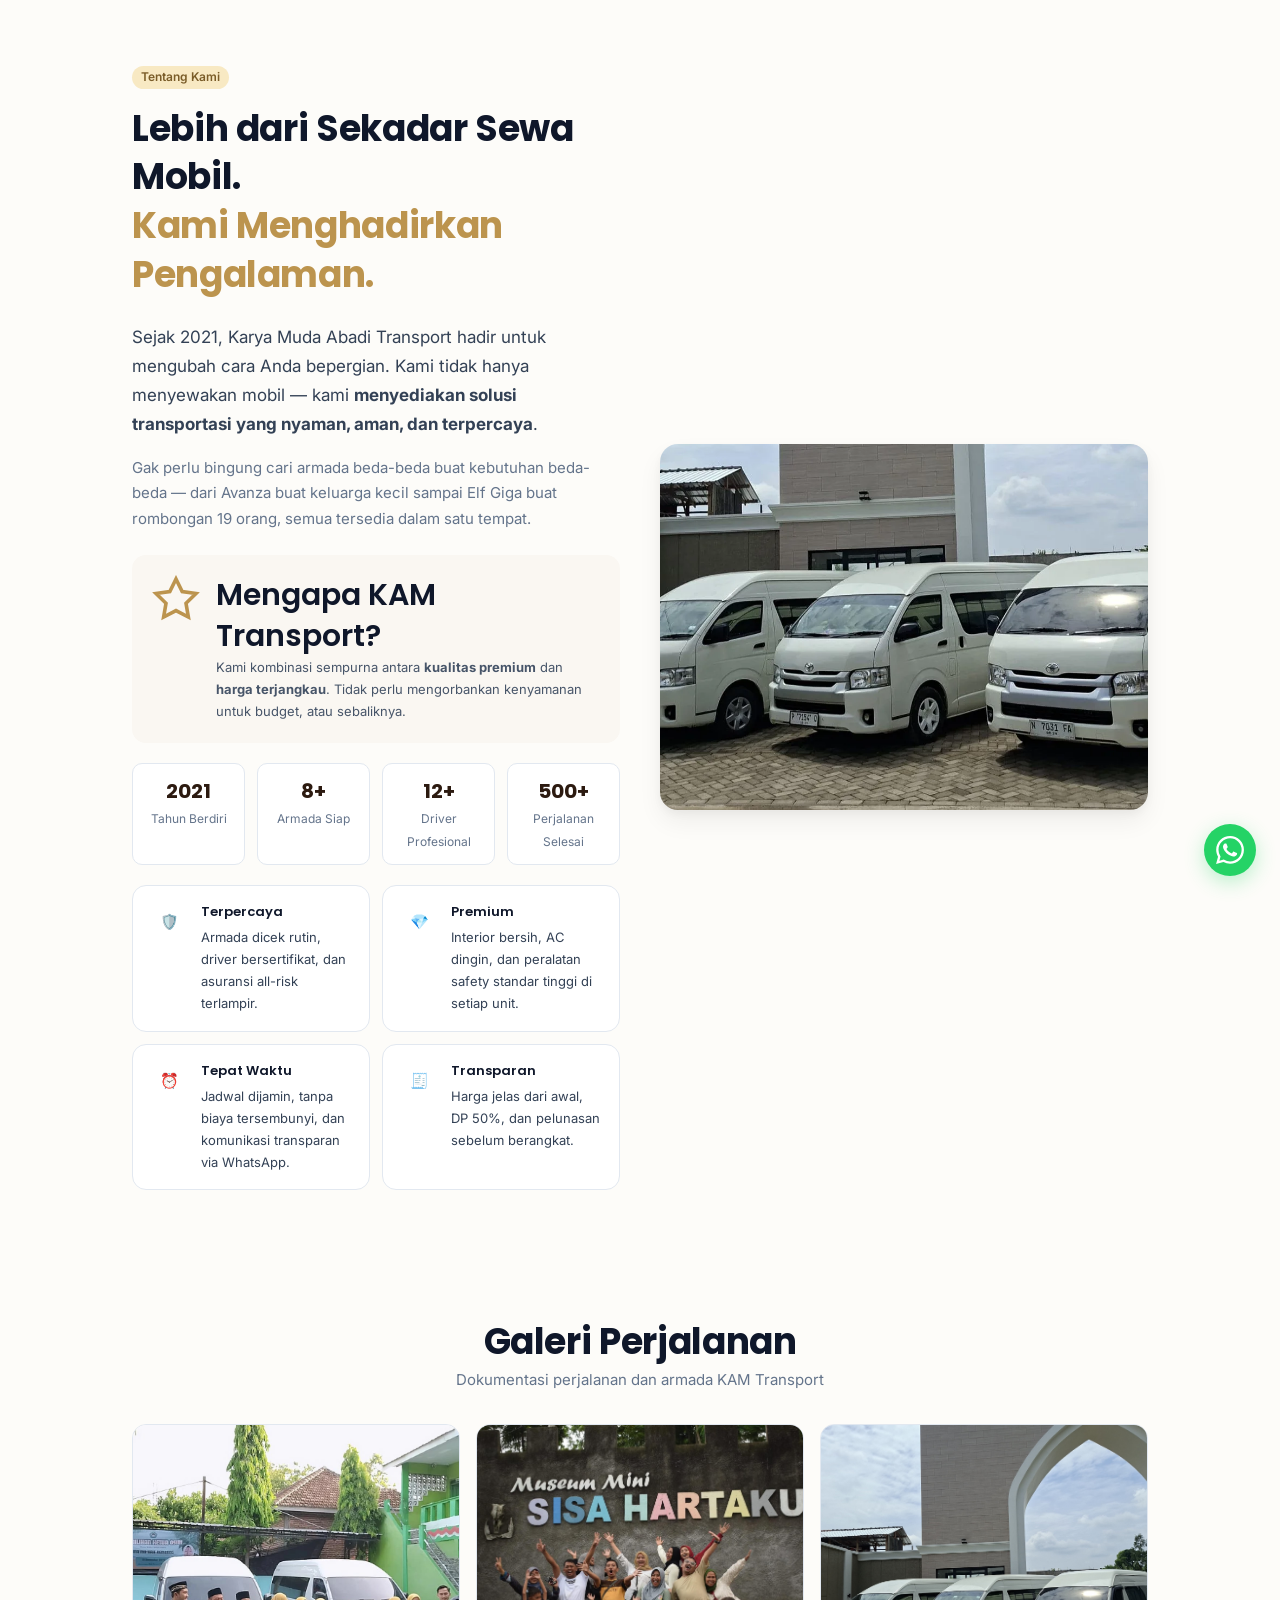
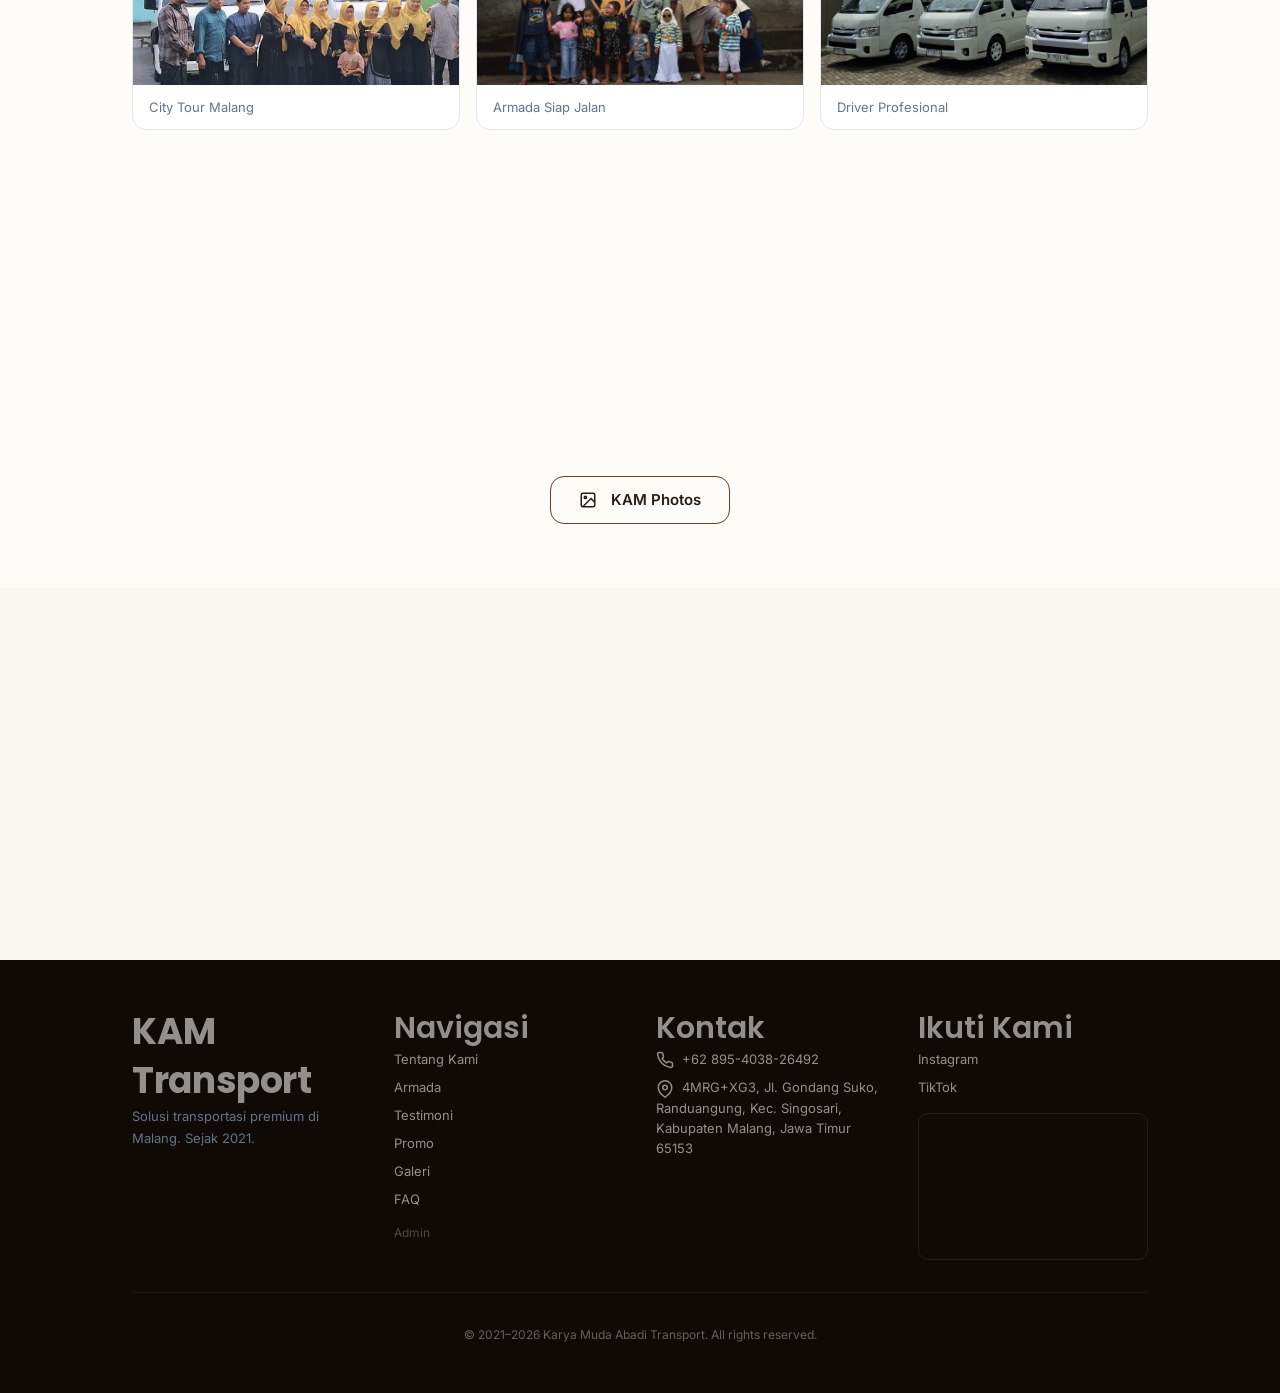
==== commit a7bef324: "feat: rebuild 3-page multipage site with footer and mobile nav" ====
--- a/about.html
+++ b/about.html
@@ -40,6 +40,7 @@
 <link rel="stylesheet" href="css/components/_modal.css"/>
 <link rel="stylesheet" href="css/components/_utilities.css"/>
 
+<script src="js/config.js" type="text/javascript"></script>
 <style>
 /* ═══════ PAGE LAYOUT ═══════ */
 
@@ -200,6 +201,87 @@
 .review-empty h3{font-size:var(--text-lg);color:var(--color-ink);margin:0 0 var(--space-2);}
 .review-empty p{margin:0;font-size:var(--text-sm);}
 
+/* ── Review Form ─────────────── */
+.review-submit-wrap{max-width:760px;margin:var(--space-10) auto 0;}
+.review-submit-card{padding:var(--space-6);background:var(--color-surface);border-radius:var(--radius-lg);border:1px solid var(--color-border);}
+.review-submit-card h3{font:var(--weight-semibold)var(--text-lg)var(--font-display);margin:0 0 var(--space-2);color:var(--color-ink);}
+.review-submit-card p{margin:0 0 var(--space-5);font-size:var(--text-sm);color:var(--color-muted);}
+.review-form-grid{display:grid;grid-template-columns:1fr;gap:var(--space-4);}
+@media(min-width:640px){.review-form-grid{grid-template-columns:repeat(2,1fr);}}
+.review-form-group{display:flex;flex-direction:column;gap:var(--space-2);}
+.review-form-group.full{grid-column:1/-1;}
+.review-form-label{font-size:var(--text-sm);font-weight:var(--weight-medium);color:var(--color-ink);}
+.review-form-input,.review-form-textarea,.review-form-select{font:inherit;font-size:var(--text-sm);padding:.625rem .75rem;border-radius:var(--radius-md);border:1px solid var(--color-border);background:var(--white);color:var(--color-ink);outline:none;transition:border-color var(--ease-fast),box-shadow var(--ease-fast);}
+.review-form-input:focus,.review-form-textarea:focus,.review-form-select:focus{border-color:var(--color-primary);box-shadow:0 0 0 3px rgba(30,18,8,.08);}
+.review-form-textarea{min-height:96px;resize:vertical;}
+.review-form-rating{display:flex;gap:6px;align-items:center;}
+.review-form-rating button{background:none;border:none;padding:0;cursor:pointer;color:var(--gray-300);transition:color var(--ease-fast),transform var(--ease-fast);}
+.review-form-rating button:hover{transform:translateY(-1px);}
+.review-form-rating button.active{color:var(--color-accent-lt);}
+.review-form-actions{display:flex;gap:var(--space-3);margin-top:var(--space-5);flex-wrap:wrap;}
+.review-success{display:none;padding:var(--space-4);background:#ecfdf5;border:1px solid #a7f3d0;border-radius:var(--radius-md);color:#065f46;font-size:var(--text-sm);}
+.review-success strong{color:#064e3b;}
+
+/* ── Moderation ─────────────── */
+.review-moderation{max-width:960px;margin:var(--space-10) auto 0;padding:var(--space-6);background:rgba(30,18,8,.03);border-radius:var(--radius-lg);border:1px dashed var(--color-border);}
+.review-moderation h3{font:var(--weight-semibold)var(--text-lg)var(--font-display);margin:0 0 var(--space-4);color:var(--color-ink);}
+.review-moderation-list{display:grid;gap:var(--space-4);}
+.review-moderation-item{display:flex;align-items:center;justify-content:space-between;gap:var(--space-4);padding:var(--space-4);background:var(--color-surface);border-radius:var(--radius-md);border:1px solid var(--color-border);}
+.review-moderation-info{min-width:0;}
+.review-moderation-name{font-weight:var(--weight-semibold);font-size:var(--text-sm);color:var(--color-ink);}
+.review-moderation-meta{font-size:var(--text-xs);color:var(--color-muted);margin-top:2px;}
+.review-moderation-actions{display:flex;gap:var(--space-2);flex-shrink:0;}
+.review-badge{display:inline-flex;align-items:center;padding:2px 8px;border-radius:var(--radius-full);font-size:var(--text-xs);font-weight:var(--weight-medium);}
+.review-badge.approved{background:#ecfdf5;color:#065f46;border:1px solid #a7f3d0;}
+.review-badge.rejected{background:#fef2f2;color:#991b1b;border:1px solid #fecaca;}
+.review-badge.pending{background:#fffbeb;color:#92400e;border:1px solid #fde68a;}
+.review-empty-mod{font-size:var(--text-sm);color:var(--color-muted);}
+
+/* ── About Enhancements ──────── */
+.about-stats{display:grid;grid-template-columns:repeat(2,1fr);gap:var(--space-3);margin-top:var(--space-5);}
+@media(min-width:768px){.about-stats{grid-template-columns:repeat(4,1fr);}}
+.about-stat{text-align:center;padding:var(--space-3);border-radius:var(--radius-md);border:1px solid var(--color-border);background:var(--color-surface);}
+.about-stat strong{display:block;font:var(--weight-bold) var(--text-xl) var(--font-display);color:var(--color-primary);}
+.about-stat span{font-size:var(--text-xs);color:var(--color-muted);}
+
+.value-grid{display:grid;grid-template-columns:1fr;gap:var(--space-3);margin-top:var(--space-5);}
+@media(min-width:640px){.value-grid{grid-template-columns:repeat(2,1fr);}}
+.value-card{display:flex;gap:var(--space-3);padding:var(--space-4);border-radius:var(--radius-lg);border:1px solid var(--color-border);background:var(--color-surface);}
+.value-card .value-icon{flex-shrink:0;width:40px;height:40px;display:flex;align-items:center;justify-content:center;border-radius:var(--radius-md);background:rgba(var(--color-primary-rgb),.08);color:var(--color-accent);}
+.value-card h4{font-size:var(--text-sm);margin-bottom:.25rem;}
+.value-card p{margin:0;font-size:var(--text-sm);color:var(--gray-700);line-height:var(--leading-relaxed);}
+
+/* ── Contact Form ─────────────── */
+.contact-wrap{max-width:720px;margin:0 auto;}
+.contact-form{display:grid;gap:var(--space-4);}
+.contact-form .form-row{display:grid;grid-template-columns:1fr;gap:var(--space-4);}
+@media(min-width:640px){.contact-form .form-row{grid-template-columns:repeat(2,1fr);}}
+.contact-success{display:none;padding:var(--space-4);border-radius:var(--radius-lg);background:#ecfdf5;color:#065f46;border:1px solid #a7f3d0;margin-top:var(--space-4);}
+
+/* ── FAQ Enhancement ──────────── */
+.faq-tabs{display:flex;flex-wrap:wrap;gap:var(--space-2);justify-content:center;margin-bottom:var(--space-5);}
+.faq-tab{padding:.5rem .875rem;border-radius:var(--radius-md);border:1.5px solid var(--color-border);background:var(--color-surface);color:var(--gray-700);font-size:var(--text-sm);cursor:pointer;user-select:none;transition:all var(--ease-fast);}
+.faq-tab[aria-pressed="true"]{background:var(--color-primary);color:var(--white);border-color:var(--color-primary);}
+.faq-tab .count{margin-left:.35rem;font-size:var(--text-xs);opacity:.75;}
+
+/* ── Gallery ──────────────────── */
+.gallery-grid{display:grid;grid-template-columns:1fr;gap:var(--space-4);}
+@media(min-width:640px){.gallery-grid{grid-template-columns:repeat(2,1fr);}}
+@media(min-width:1024px){.gallery-grid{grid-template-columns:repeat(3,1fr);}}
+.gallery-item{border-radius:var(--radius-lg);overflow:hidden;border:1px solid var(--color-border);background:var(--color-surface);}
+.gallery-item img{width:100%;height:220px;object-fit:cover;display:block;}
+.gallery-item .gallery-caption{padding:var(--space-3) var(--space-4);font-size:var(--text-sm);color:var(--color-muted);}
+@media(min-width:768px){.gallery-item img{height:260px;}}
+
+/* ── Promo / News ─────────────── */
+.promo-grid{display:grid;grid-template-columns:1fr;gap:var(--space-5);}
+@media(min-width:768px){.promo-grid{grid-template-columns:repeat(3,1fr);}}
+.promo-card{padding:var(--space-5);background:var(--color-surface);border-radius:var(--radius-lg);border:1px solid var(--color-border);transition:all var(--ease-normal);}
+.promo-card:hover{transform:translateY(-2px);box-shadow:var(--shadow-md);border-color:var(--gold-300);}
+.promo-card h4{font-size:var(--text-base);margin-bottom:var(--space-2);}
+.promo-card p{margin:0;font-size:var(--text-sm);color:var(--gray-700);line-height:var(--leading-relaxed);}
+.promo-card .promo-meta{margin-top:var(--space-3);font-size:var(--text-xs);color:var(--color-muted);}
+
 /* ── FAQ ────────────────── */
 .faq-wrap{max-width:760px;margin:0 auto;}
 
@@ -239,7 +321,6 @@
 <body>
 <a href="#main-content" class="sr-only">Lewati ke konten utama</a>
 <main id="main-content">
-<!-- ═══════════ ABOUT ═══════════ -->
 <section class="section" id="tentang"><div class="container">
 <div class="about-grid">
 <div>
@@ -272,50 +353,30 @@
 </div>
 </div></section>
 
-<!-- ═══════════ WHY CHOOSE US ═══════════ -->
-<section class="section-sm" id="why-us"><div class="container">
-<h2 class="text-center reveal">Mengapa 500+ Pelanggan Memilih Kami?</h2>
-<div class="why-grid">
-  <div class="why-card reveal">
-    <svg class="icon-lg" viewBox="0 0 24 24" fill="none" stroke="var(--color-accent)" stroke-width="1.8" style="margin:0 auto var(--space-3);"><circle cx="12" cy="12" r="10"/><polyline points="12 6 12 12 16 14"/></svg>
-    <h3>5 Tahun Pengalaman</h3>
-    <p>Udah berpengalaman menemani ratusan perjalanan, dari santai sampai penuh jadwal padat.</p>
-  </div>
-  <div class="why-card reveal reveal-delay-1">
-    <svg class="icon-lg" viewBox="0 0 24 24" fill="none" stroke="var(--color-accent)" stroke-width="1.8" style="margin:0 auto var(--space-3);"><path d="M22 12h-4l-3 9L9 3l-3 9H2"/></svg>
-    <h3>Fleksibel untuk Semua</h3>
-    <p>Jarak dekat atau jauh, rombongan kecil atau besar — kami sesuaikan tanpa ribet.</p>
-  </div>
-  <div class="why-card reveal reveal-delay-2">
-    <svg class="icon-lg" viewBox="0 0 24 24" fill="none" stroke="var(--color-accent)" stroke-width="1.8" style="margin:0 auto var(--space-3);"><circle cx="12" cy="12" r="10"/><path d="M2 12h20"/><path d="M12 2a15.3 15.3 0 0 1 4 10 15.3 15.3 0 0 1-4 10"/><path d="M12 2a15.3 15.3 0 0 0-4 10 15.3 15.3 0 0 0 4 10"/></svg>
-    <h3>Driver Paham Medan</h3>
-    <p>Ramah, tepat waktu, dan hafal jalur Malang-Batu-Bromo-Jawa Timur luar dalam.</p>
-  </div>
-  <div class="why-card reveal reveal-delay-3">
-    <svg class="icon-lg" viewBox="0 0 24 24" fill="none" stroke="var(--color-accent)" stroke-width="1.8" style="margin:0 auto var(--space-3);"><path d="M14.7 6.3a1 1 0 0 0 0 1.4l1.6 1.6a1 1 0 0 0 1.4 0l3.77-3.77a6 6 0 0 1-7.94 7.94l-6.91 6.91a2.12 2.12 0 0 1-3-3l6.91-6.91a6 6 0 0 1 7.94-7.94l-3.76 3.76z"/></svg>
-    <h3>Armada Terawat &amp; Lengkap</h3>
-    <p>Dicek rutin sebelum jalan, tersedia mulai 5 seat sampai 19 seat.</p>
-  </div>
-</div>
-</div></section>
-
-<!-- ═══════════ GALLERY ═══════════ -->
+<!-- ═══════════ ARMADA ═══════════ -->
+<!-- why-us missing -->
 <section class="section" id="galeri"><div class="container">
 <h2 class="text-center reveal">Galeri Perjalanan</h2>
 <p class="text-center reveal reveal-delay-1" style="color:var(--color-muted);margin-bottom:var(--space-8);">Dokumentasi perjalanan dan armada KAM Transport</p>
 <div class="gallery-grid" role="list" aria-label="Galeri perjalanan">
-  <div class="gallery-item reveal" role="listitem"><img src="images/gambar-1-800w.webp" srcset="images/gambar-1-400w.webp 400w, images/gambar-1-800w.webp 800w" alt="Perjalanan wisata KAM Transport" loading="lazy"/><div class="gallery-caption">City Tour Malang</div></div>
-  <div class="gallery-item reveal reveal-delay-1" role="listitem"><img src="images/gambar-2-720w.webp" srcset="images/gambar-2-400w.webp 400w, images/gambar-2-720w.webp 720w" alt="Armada KAM Transport di jalan" loading="lazy"/><div class="gallery-caption">Armada Siap Jalan</div></div>
-  <div class="gallery-item reveal reveal-delay-2" role="listitem"><img src="images/gambar-3-800w.webp" srcset="images/gambar-3-400w.webp 400w, images/gambar-3-800w.webp 800w" alt="Pelanggan bersama driver profesional" loading="lazy"/><div class="gallery-caption">Driver Profesional</div></div>
-  <div class="gallery-item reveal" role="listitem"><img src="images/gambar-4-800w.webp" srcset="images/gambar-4-400w.webp 400w, images/gambar-4-800w.webp 800w" alt="Liburan keluarga bersama KAM Transport" loading="lazy"/><div class="gallery-caption">Liburan Keluarga</div></div>
-  <div class="gallery-item reveal reveal-delay-1" role="listitem"><img src="images/hiace-premio-688w.webp" srcset="images/hiace-premio-400w.webp 400w, images/hiace-premio-688w.webp 688w" alt="Hiace Premio interior premium" loading="lazy"/><div class="gallery-caption">Hiace Premio</div></div>
-  <div class="gallery-item reveal reveal-delay-2" role="listitem"><img src="images/elf-giga-900w.webp" srcset="images/elf-giga-600w.webp 600w, images/elf-giga-900w.webp 900w" alt="Elf Giga untuk rombongan besar" loading="lazy"/><div class="gallery-caption">Elf Giga</div></div>
+  <div class="gallery-item reveal" role="listitem"><img src="images/IMG-20260705-WA0010.jpg" alt="Perjalanan wisata KAM Transport" loading="lazy"/><div class="gallery-caption">City Tour Malang</div></div>
+  <div class="gallery-item reveal reveal-delay-1" role="listitem"><img src="images/IMG-20260705-WA0016.jpg" alt="Armada KAM Transport di jalan" loading="lazy"/><div class="gallery-caption">Armada Siap Jalan</div></div>
+  <div class="gallery-item reveal reveal-delay-2" role="listitem"><img src="images/IMG-20260707-WA0001.jpg" alt="Pelanggan bersama driver profesional" loading="lazy"/><div class="gallery-caption">Driver Profesional</div></div>
+  <div class="gallery-item reveal" role="listitem"><img src="images/IMG-20260707-WA0007.jpg" alt="Liburan keluarga bersama KAM Transport" loading="lazy"/><div class="gallery-caption">Liburan Keluarga</div></div>
+  <div class="gallery-item reveal reveal-delay-1" role="listitem"><img src="images/IMG-20260707-WA0013.jpg" alt="Hiace Premio interior premium" loading="lazy"/><div class="gallery-caption">Hiace Premio</div></div>
+  <div class="gallery-item reveal reveal-delay-2" role="listitem"><img src="images/IMG-20260707-WA0023.jpg" alt="Elf Giga untuk rombongan besar" loading="lazy"/><div class="gallery-caption">Elf Giga</div></div>
+</div>
+<div class="text-center" style="margin-top:var(--space-6);">
+  <a href="https://photos.app.goo.gl/fu4k8hyHQZmuGLbe7" target="_blank" rel="noopener noreferrer" class="btn btn-outline btn-lg">
+    <svg class="icon-sm" viewBox="0 0 24 24" fill="none" stroke="currentColor" stroke-width="2" style="vertical-align:middle;margin-right:.35rem;"><rect x="3" y="3" width="18" height="18" rx="2"/><circle cx="8.5" cy="8.5" r="1.5"/><path d="M21 15l-5-5L5 21"/></svg>
+    KAM Photos
+  </a>
 </div>
 </div></section>
 
 <!-- ═══════════ PROMO / NEWS ═══════════ -->
 <section class="section-sm" id="promo" style="background:var(--cream-100);"><div class="container">
-<h2 class="text-center reveal">Promo &amp; Info Terbaru</h2>
+<h2 class="text-center reveal">Promo & Info Terbaru</h2>
 <p class="text-center reveal reveal-delay-1" style="color:var(--color-muted);margin-bottom:var(--space-8);">Penawaran khusus dan update layanan terbaru</p>
 <div class="promo-grid">
   <article class="promo-card reveal">
@@ -330,6 +391,321 @@
   </article>
 </div>
 </div></section>
+
+<!-- ═══════════ TESTIMONI ═══════════ -->
+<footer class="footer" id="kontak" role="contentinfo"><div class="container">
+<div class="footer-grid">
+  <div>
+    <h2>KAM Transport</h2>
+    <p style="font-size:var(--text-sm);">Solusi transportasi premium di Malang. Sejak 2021.</p>
+  </div>
+  <div>
+    <h3>Navigasi</h3>
+    <ul><li><a href="#tentang">Tentang Kami</a></li><li><a href="#armada">Armada</a></li><li><a href="#testimoni">Testimoni</a></li><li><a href="#promo">Promo</a></li><li><a href="#galeri">Galeri</a></li><li><a href="#faq">FAQ</a></li></ul>
+    <p style="margin-top:var(--space-3);"><a href="#" id="ownerAccessLink" style="font-size:var(--text-xs);color:rgba(255,255,255,.25);text-decoration:none;" aria-label="Owner access — klik 7 kali">Admin</a></p>
+  </div>
+  <div>
+    <h3>Kontak</h3>
+    <ul>
+      <li>
+        <svg class="icon-sm" viewBox="0 0 24 24" fill="none" stroke="currentColor" stroke-width="2" style="display:inline-block;vertical-align:middle;margin-right:.25rem;"><path d="M22 16.92v3a2 2 0 0 1-2.18 2 19.79 19.79 0 0 1-8.63-3.07 19.5 19.5 0 0 1-6-6 19.79 19.79 0 0 1-3.07-8.67A2 2 0 0 1 4.11 2h3a2 2 0 0 1 2 1.72c.127.96.361 1.903.7 2.81a2 2 0 0 1-.45 2.11L8.09 9.91a16 16 0 0 0 6 6l1.27-1.27a2 2 0 0 1 2.11-.45c.907.339 1.85.573 2.81.7A2 2 0 0 1 22 16.92z"/></svg>
+        <a href="https://wa.me/62895403826492" target="_blank" rel="noopener noreferrer">+62 895-4038-26492</a>
+      </li>
+      <li>
+        <svg class="icon-sm" viewBox="0 0 24 24" fill="none" stroke="currentColor" stroke-width="2" style="display:inline-block;vertical-align:middle;margin-right:.25rem;"><path d="M21 10c0 7-9 13-9 13s-9-6-9-13a9 9 0 0 1 18 0z"/><circle cx="12" cy="10" r="3"/></svg>
+        <a href="https://maps.google.com/?q=4MRG%2BXG3%2C+Singosari+Malang" target="_blank" rel="noopener noreferrer" style="color:inherit;text-decoration:none;">4MRG+XG3, Jl. Gondang Suko, Randuangung, Kec. Singosari, Kabupaten Malang, Jawa Timur 65153</a>
+      </li>
+    </ul>
+  </div>
+  <div>
+    <h3>Ikuti Kami</h3>
+    <ul>
+      <li><a href="https://www.instagram.com/kam_transport" target="_blank" rel="noopener noreferrer">Instagram</a></li>
+      <li><a href="https://www.tiktok.com/@karya_mudaabadi" target="_blank" rel="noopener noreferrer">TikTok</a></li>
+    </ul>
+    <div style="margin-top:var(--space-4);border-radius:var(--radius-md);overflow:hidden;border:1px solid rgba(255,255,255,.08);">
+      <iframe title="Lokasi KAM Transport" src="https://www.google.com/maps?q=4MRG%2BXG3+Singosari+Malang&output=embed" width="100%" height="140" style="border:0;" allowfullscreen="" loading="lazy" referrerpolicy="no-referrer"></iframe>
+    </div>
+  </div>
+</div>
+<div class="footer-bottom"><p style="font-size:var(--text-xs);color:rgba(255,255,255,.35);">© 2021–2026 Karya Muda Abadi Transport. All rights reserved.</p></div>
+</div></footer>
+
+<!-- ═══════════ OWNER PASSWORD MODAL ═══════════ -->
+<div id="ownerModalOverlay" class="modal-overlay" aria-hidden="true"><div class="modal" role="dialog" aria-modal="true" aria-labelledby="ownerModalTitle">
+<div class="modal-header">
+  <h3 id="ownerModalTitle">Owner Access</h3>
+  <button class="modal-close" aria-label="Tutup">✕</button>
+</div>
+<div class="form-group">
+  <label class="form-label" for="ownerPassword">Password</label>
+  <input class="form-input" id="ownerPassword" type="password" autocomplete="current-password" required placeholder="Masukkan password owner"/>
+  <p class="form-helper">Akses owner terbatas untuk moderasi. Jika lupa password, hubungi administrator sistem untuk reset.</p>
+</div>
+</div></div>
+
+<!-- ═══════════ MODAL ═══════════ -->
+<div id="modalOverlay" class="modal-overlay" aria-hidden="true"><div class="modal" role="dialog" aria-modal="true" aria-labelledby="modalTitle">
+<div class="modal-header">
+  <h3 id="modalTitle">Form Reservasi</h3>
+  <button class="modal-close" aria-label="Tutup">✕</button>
+</div>
+<form id="reservasiForm">
+  <div class="form-group">
+    <label class="form-label" for="unit">Unit Armada</label>
+    <input class="form-input" type="text" id="unit" name="unit" placeholder="Contoh: Innova Reborn" autocomplete="off"/>
+    <span class="form-helper">Pilih dari armada atau ketik manual</span>
+  </div>
+  <div class="form-group">
+    <span class="form-label">Kategori Perjalanan</span>
+    <div class="radio-group">
+      <label class="radio-option"><input type="radio" name="kategori" value="city_tour" checked/>City Tour (Dalam Kota)</label>
+      <label class="radio-option"><input type="radio" name="kategori" value="luar_kota"/>Luar Kota</label>
+    </div>
+    <span class="form-helper">City Tour sudah termasuk BBM. Luar kota ada tambahan biaya BBM sesuai jarak.</span>
+  </div>
+  <div class="form-group hidden" id="tujuanWrap">
+    <label class="form-label" for="tujuan">Tujuan (wajib untuk luar kota)</label>
+    <input class="form-input" type="text" id="tujuan" name="tujuan" placeholder="Tujuan anda" autocomplete="off"/>
+  </div>
+  <div class="form-row">
+    <div class="form-group"><label class="form-label" for="tanggal_mulai">Mulai</label><input class="form-input" type="date" id="tanggal_mulai" name="tanggal_mulai" required/></div>
+    <div class="form-group"><label class="form-label" for="tanggal_selesai">Selesai</label><input class="form-input" type="date" id="tanggal_selesai" name="tanggal_selesai" required/></div>
+  </div>
+  <div class="form-group">
+    <label class="form-label" for="nama">Nama Pemesan</label>
+    <input class="form-input" type="text" id="nama" name="nama" placeholder="Nama lengkap" required/>
+  </div>
+  <button type="submit" class="btn btn-wa btn-block btn-lg">Kirim via WhatsApp</button>
+  <p class="form-helper" style="margin-top:var(--space-4);">Harga sudah termasuk mobil, supir, dan BBM untuk dalam kota. Luar kota ada tambahan biaya BBM sesuai jarak.</p>
+</form>
+</div></div>
+
+<!-- ═══════════ FLOATING WA ═══════════ -->
+<a class="wa-fab" href="https://wa.me/62895403826492?text=Halo%2C%20saya%20ingin%20bertanya%20tentang%20layanan%20KAM%20Transport." target="_blank" rel="noopener noreferrer" aria-label="Chat WhatsApp">
+  <svg width="28" height="28" viewBox="0 0 24 24" fill="white"><path d="M17.472 14.382c-.297-.149-1.758-.867-2.03-.967-.273-.099-.471-.148-.67.15-.197.297-.767.966-.94 1.164-.173.199-.347.223-.644.075-.297-.15-1.255-.463-2.39-1.475-.883-.788-1.48-1.761-1.653-2.059-.173-.297-.018-.458.13-.606.134-.133.298-.347.446-.52.149-.174.198-.298.298-.497.099-.198.05-.371-.025-.52-.075-.149-.669-1.612-.916-2.207-.242-.579-.487-.5-.669-.51-.173-.008-.371-.01-.57-.01-.198 0-.52.074-.792.372-.272.297-1.04 1.016-1.04 2.479 0 1.462 1.065 2.875 1.213 3.074.149.198 2.096 3.2 5.077 4.487.709.306 1.262.489 1.694.625.712.227 1.36.195 1.871.118.571-.085 1.758-.719 2.006-1.413.248-.694.248-1.289.173-1.413-.074-.124-.272-.198-.57-.347m-5.421 7.403h-.004a9.87 9.87 0 0 1-5.031-1.378l-.361-.214-3.741.982.998-3.648-.235-.374a9.86 9.86 0 0 1-1.51-5.26c.001-5.45 4.436-9.884 9.888-9.884 2.64 0 5.122 1.03 6.988 2.898a9.825 9.825 0 0 1 2.893 6.994c-.003 5.45-4.437 9.884-9.885 9.884m8.413-18.297A11.815 11.815 0 0 0 12.05 0C5.495 0 .16 5.335.157 11.892c0 2.096.547 4.142 1.588 5.945L.057 24l6.305-1.654a11.882 11.882 0 0 0 5.683 1.448h.005c6.554 0 11.89-5.335 11.893-11.893a11.821 11.821 0 0 0-3.48-8.413z"/></svg>
+</a>
+
+<!-- ═══════════ JS ═══════════ -->
+<script>
+const WA='62895403826492';
+const modal=document.getElementById('modalOverlay');
+const unitInput=document.getElementById('unit');
+
+/* ── Date min ──────────────── */
+(function(){
+  const today=new Date().toISOString().slice(0,10);
+  document.getElementById('tanggal_mulai').min=today;
+  document.getElementById('tanggal_selesai').min=today;
+})();
+
+/* ── Modal ──────────────────── */
+function openModal(unit=''){
+  modal.classList.add('open');modal.setAttribute('aria-hidden','false');
+  unitInput.value=unit||'';document.body.style.overflow='hidden';
+}
+function closeModal(){
+  modal.classList.remove('open');modal.setAttribute('aria-hidden','true');
+  document.body.style.overflow='';
+}
+document.querySelectorAll('.open-modal').forEach(el=>el.addEventListener('click',()=>openModal('')));
+document.querySelectorAll('.pesan-btn').forEach(btn=>btn.addEventListener('click',()=>openModal(btn.dataset.unit||'')));
+document.querySelector('.modal-close').addEventListener('click',closeModal);
+modal.addEventListener('click',e=>{if(e.target===modal)closeModal();});
+document.addEventListener('keydown',e=>{if(e.key==='Escape')closeModal();});
+
+/* ── Radio ──────────────────── */
+document.querySelectorAll('input[name="kategori"]').forEach(r=>r.addEventListener('change',()=>{
+  const isLuar=document.querySelector('input[name="kategori"]:checked').value==='luar_kota';
+  document.getElementById('tujuanWrap').classList.toggle('hidden',!isLuar);
+  document.getElementById('tujuan').required=isLuar;
+}));
+
+/* ── Submit ─────────────────── */
+document.getElementById('reservasiForm').addEventListener('submit',e=>{
+  e.preventDefault();
+  const d=new FormData(e.target);
+  const unit=d.get('unit').trim(),kat=d.get('kategori'),tujuan=d.get('tujuan').trim();
+  const mulai=d.get('tanggal_mulai'),selesai=d.get('tanggal_selesai'),nama=d.get('nama').trim();
+  if(!unit||!mulai||!selesai||!nama)return alert('Lengkapi: Unit, Tanggal, dan Nama.');
+  if(kat==='luar_kota'&&!tujuan)return alert('Tujuan wajib untuk Luar Kota.');
+  let txt='Halo, saya mau reservasi '+unit;
+  txt+=kat==='city_tour'?' (City Tour - Dalam Kota Malang)':' (Luar Kota Malang - tujuan: '+tujuan+')';
+  txt+=' untuk tanggal '+mulai+' - '+selesai+', atas nama '+nama+'.';
+  if(kat==='luar_kota')txt+=' Mohon info total biaya termasuk BBM tambahan.';
+  window.open('https://wa.me/'+WA+'?text='+encodeURIComponent(txt),'_blank');
+});
+
+/* ── Accordion ──────────────── */
+document.querySelectorAll('.accordion-trigger').forEach(btn=>{btn.addEventListener('click',()=>{
+  const item=btn.closest('.accordion-item'),panel=item.querySelector('.accordion-panel');
+  const open=item.classList.contains('open');
+  document.querySelectorAll('.accordion-item.open').forEach(i=>{i.classList.remove('open');i.querySelector('.accordion-trigger').setAttribute('aria-expanded','false');i.querySelector('.accordion-panel').style.maxHeight='0';});
+  if(!open){item.classList.add('open');btn.setAttribute('aria-expanded','true');panel.style.maxHeight=panel.scrollHeight+'px';}
+});});
+
+/* ── Counter ────────────────── */
+function animateCounters(){
+  document.querySelectorAll('.counter-num:not(.counted)').forEach(el=>{
+    const target=parseInt(el.dataset.target)||0;
+    const duration=1800,start=Date.now();el.classList.add('counted');
+    (function tick(){
+      const p=Math.min((Date.now()-start)/duration,1);
+      const eased=1-Math.pow(1-p,3);
+      el.textContent=p<1?Math.floor(eased*target):target+'+';
+      if(p<1)requestAnimationFrame(tick);
+    })();
+  });
+}
+
+/* ── Reveal ─────────────────── */
+const revObs=new IntersectionObserver(entries=>{entries.forEach(e=>{if(e.isIntersecting){e.target.classList.add('visible');revObs.unobserve(e.target);}});},{threshold:.1,rootMargin:'0px 0px -40px 0px'});
+document.querySelectorAll('.reveal').forEach(el=>revObs.observe(el));
+
+const statsObs=new IntersectionObserver((entries,obs)=>{entries.forEach(e=>{if(e.isIntersecting){animateCounters();obs.unobserve(e.target);}});},{threshold:.3});
+const statsEl=document.querySelector('.trust-grid');if(statsEl)statsObs.observe(statsEl);
+
+/* ── Reviews ─────────────────── */
+const reviewSeed=[
+  {id:1,name:"Bpk. Ahmad",rating:5,comment:"Pelayanannya sangat memuaskan. Driver ramah dan tahu jalur wisata di Malang. Pastinya akan pakai lagi!",date:"2026-06-12",location:"Surabaya",verified:true},
+  {id:2,name:"Ibu Rina",rating:5,comment:"Sewa Innova untuk liburan keluarga. Mobil bersih, driver sopan, harga terjangkau. Anak-anak senang!",date:"2026-05-28",location:"Jakarta",verified:true},
+  {id:3,name:"Mas Budi",rating:5,comment:"Sudah beberapa kali pakai jasa KAM Transport untuk kebutuhan dinas. Selalu tepat waktu dan profesional.",date:"2026-05-15",location:"Malang",verified:true},
+  {id:4,name:"Ibu Sari",rating:4,comment:"Perjalanan ke Bromo sangat nyaman. Hanya sedikit keterlambatan karena cuaca, tapi tetap aman dan terorganisir.",date:"2026-04-30",location:"Bandung",verified:true},
+  {id:5,name:"Pak Andi",rating:5,comment:"Armada terawat dan harga transparan. Tidak ada biaya tersembunyi. Recommended untuk rombongan kantor.",date:"2026-04-18",location:"Surabaya",verified:false},
+  {id:6,name:"Ibu Dewi",rating:5,comment:"Driver friendly dan ramah. Perjalanan ke Pasuruan lancar tanpa hambatan. Pasti repeat order!",date:"2026-03-22",location:"Malang",verified:true},
+  {id:7,name:"Mas Rizki",rating:4,comment:"Pelayanan oke, kendaraan bersih. Cuma harap bisa tambah opsi pembayaran non-tunai di loket.",date:"2026-03-05",location:"Jakarta",verified:true},
+  {id:8,name:"Ibu Melati",rating:5,comment:"Liburan keluarga ke Jatim Park jadi lebih berkesan. Driver sabar menunggu dan selalu membantu.",date:"2026-02-14",location:"Surabaya",verified:true}
+];
+
+function lsKey(k){return 'kam-review-'+k;}
+function loadReviews(){
+  try{
+    const raw=localStorage.getItem(lsKey('queue'));return raw?JSON.parse(raw):[];
+  }catch{return[];}
+}
+function saveReviews(list){localStorage.setItem(lsKey('queue'),JSON.stringify(list));}
+function loadSettings(){try{const raw=localStorage.getItem(lsKey('settings'));return raw?JSON.parse(raw):{passwordHash: (window.KAM_CONFIG&&window.KAM_CONFIG.ownerPasswordHash)||''};}catch{return{passwordHash:(window.KAM_CONFIG&&window.KAM_CONFIG.ownerPasswordHash)||''};}}
+function saveSettings(s){localStorage.setItem(lsKey('settings'),JSON.stringify(s));}
+function fmtDate(s){const d=new Date(s+'T00:00:00');return d.toLocaleDateString('id-ID',{day:'numeric',month:'long',year:'numeric'});}
+function stars(n){let h='';for(let i=1;i<=5;i++){h+=`<svg class="icon-sm" viewBox="0 0 24 24" ${i<=n?'fill="var(--color-accent-lt)" stroke="var(--color-accent)" stroke-width="1.5"':'fill="none" stroke="var(--gray-300)" stroke-width="1.5"'}><polygon points="12 2 15.09 8.26 22 9.27 17 14.14 18.18 21.02 12 17.77 5.82 21.02 7 14.14 2 9.27 8.91 8.26 12 2"/></svg>`;}return h;}
+
+function buildCard(r){
+  return `<article class="review-card reveal" role="listitem">
+    <div class="review-header">
+      <div class="review-author">
+        <div class="review-avatar" aria-hidden="true">${(r.name||'').charAt(0)||'?'}</div>
+        <div>
+          <div class="review-name">${r.name||'Pelanggan'}</div>
+          <div class="review-location">${[r.location].filter(Boolean).join(', ')}</div>
+        </div>
+      </div>
+      ${r.verified?'<span class="review-verified">✔ Terverifikasi</span>':''}
+    </div>
+    <div class="review-stars" aria-label="Rating ${r.rating} dari 5">${stars(r.rating||0)}</div>
+    <p class="review-body">${r.comment||''}</p>
+    <div class="review-footer">
+      <span>${fmtDate(r.date)}</span>
+      <span>Rating ${r.rating}/5</span>
+    </div>
+  </article>`;
+}
+function renderReviews(){
+  const grid=document.getElementById('reviewGrid');
+  const empty=document.getElementById('reviewEmpty');
+  const summary=document.getElementById('reviewSummary');
+  if(!grid)return;
+  const queue=loadReviews().filter(r=>r.status==='approved');
+  const all=[...reviewSeed,...queue];
+  if(!all.length){if(summary)summary.hidden=true;grid.hidden=true;if(empty)empty.hidden=false;return;}
+  if(summary)summary.hidden=false;grid.hidden=false;if(empty)empty.hidden=true;
+  const avg=all.reduce((a,b)=>a+(b.rating||0),0)/all.length;
+  const avgEl=document.getElementById('avgRating');if(avgEl)avgEl.textContent=avg.toFixed(1);
+  const meta=document.getElementById('reviewMeta');if(meta)meta.textContent=`${all.length} ulasan`;
+  const avgStars=document.getElementById('avgStars');if(avgStars)avgStars.innerHTML=stars(Math.round(avg));
+  grid.innerHTML=all.map(buildCard).join('');
+  if('IntersectionObserver' in window){const obs=new IntersectionObserver(entries=>{entries.forEach(e=>{if(e.isIntersecting){e.target.classList.add('visible');obs.unobserve(e.target);}});},{threshold:.1,rootMargin:'0px 0px -30px 0px'});grid.querySelectorAll('.reveal').forEach(el=>obs.observe(el));}else{grid.querySelectorAll('.reveal').forEach(el=>el.classList.add('visible'));}
+}
+
+/* ── Review Submit ───────────── */
+const ratingInput=document.getElementById('reviewRatingInput');
+const ratingValue=document.getElementById('reviewRatingValue');
+let currentRating=0;
+ratingInput.querySelectorAll('button').forEach(btn=>{btn.addEventListener('click',()=>{
+  currentRating=parseInt(btn.dataset.value||'0');ratingValue.value=currentRating;
+  ratingInput.querySelectorAll('button').forEach(b=>b.classList.toggle('active',parseInt(b.dataset.value||'0')<=currentRating));
+});});
+document.getElementById('reviewSubmitForm').addEventListener('submit',e=>{
+  e.preventDefault();
+  const name=document.getElementById('reviewName').value.trim();
+  const location=document.getElementById('reviewLocation').value.trim();
+  const comment=document.getElementById('reviewComment').value.trim();
+  const rating=parseInt(ratingValue.value||'0');
+  if(!name||!location||!rating||!comment)return alert('Lengkapi: Nama, Kota, Rating, dan Review.');
+  const queue=loadReviews();
+  queue.unshift({id:Date.now(),name,rating,comment,date:new Date().toISOString().slice(0,10),location,status:'pending',verified:false});
+  saveReviews(queue);
+  e.target.reset();ratingValue.value='0';currentRating=0;ratingInput.querySelectorAll('button').forEach(b=>b.classList.remove('active'));
+  const success=document.getElementById('reviewSuccess');if(success){success.style.display='block';setTimeout(()=>{success.style.display='none';},4000);}
+  renderModeration();
+});
+document.getElementById('reviewResetBtn').addEventListener('click',()=>{
+  document.getElementById('reviewSubmitForm').reset();ratingValue.value='0';currentRating=0;ratingInput.querySelectorAll('button').forEach(b=>b.classList.remove('active'));
+});
+
+/* ── Owner Moderation ────────── */
+const ownerPanel=document.getElementById('ownerPanel');
+const ownerOverlay=document.getElementById('ownerModalOverlay');
+const ownerPassword=document.getElementById('ownerPassword');
+const ownerLink=document.getElementById('ownerAccessLink');
+function openOwner(){ownerOverlay.classList.add('open');ownerOverlay.setAttribute('aria-hidden','false');ownerPassword.value='';document.body.style.overflow='hidden';}
+function closeOwner(){ownerOverlay.classList.remove('open');ownerOverlay.setAttribute('aria-hidden','true');document.body.style.overflow='';}
+if(ownerLink){let ownerClicks=0, ownerTimer=null;ownerLink.addEventListener('click',e=>{e.preventDefault();ownerClicks++;ownerLink.style.color='rgba(255,255,255,.55)';if(ownerTimer)clearTimeout(ownerTimer);ownerTimer=setTimeout(()=>{ownerClicks=0;ownerLink.style.color='rgba(255,255,255,.25)';},1500);if(ownerClicks>=7){ownerClicks=0;clearTimeout(ownerTimer);ownerLink.style.color='rgba(255,255,255,.25)';openOwner();}});}
+document.querySelector('#ownerModalOverlay .modal-close').addEventListener('click',closeOwner);
+ownerOverlay.addEventListener('click',e=>{if(e.target===ownerOverlay)closeOwner();});
+document.addEventListener('keydown',e=>{if(e.key==='Escape')closeOwner();});
+ownerPassword.addEventListener('keydown',async e=>{if(e.key==='Enter'){
+  const settings=loadSettings();
+  let hash='';
+  try{const buf=await crypto.subtle.digest('SHA-256',new TextEncoder().encode(ownerPassword.value));hash=Array.from(new Uint8Array(buf)).map(b=>b.toString(16).padStart(2,'0')).join('');}catch{}
+  if(hash===settings.passwordHash||ownerPassword.value===settings.password){closeOwner();ownerPanel.hidden=false;renderModeration();}
+  else{alert('Password salah.');ownerPassword.value='';}
+}});
+function renderModeration(){
+  const list=document.getElementById('moderationList');
+  const empty=document.getElementById('moderationEmpty');
+  const queue=loadReviews().filter(r=>r.status==='pending');
+  if(!list)return;
+  if(!queue.length){list.innerHTML='';if(empty)empty.hidden=false;return;}
+  if(empty)empty.hidden=true;
+  list.innerHTML=queue.map(r=>`<div class="review-moderation-item" data-id="${r.id}">
+    <div class="review-moderation-info">
+      <div class="review-moderation-name">${r.name||'Pelanggan'} · ${[r.location].filter(Boolean).join(', ')}</div>
+      <div class="review-moderation-meta">${fmtDate(r.date)} · Rating ${r.rating}/5</div>
+      <div style="font-size:var(--text-xs);color:var(--color-muted);margin-top:4px;">${(r.comment||'').slice(0,140)}${(r.comment||'').length>140?'...':''}</div>
+    </div>
+    <div class="review-moderation-actions">
+      <span class="review-badge pending">Menunggu</span>
+      <button class="btn btn-primary btn-sm mod-approve">Setujui</button>
+      <button class="btn btn-outline btn-sm mod-reject">Tolak</button>
+      <button class="btn btn-outline btn-sm mod-hapus">Hapus</button>
+    </div>
+  </div>`).join('');
+  list.querySelectorAll('.mod-approve').forEach(btn=>btn.addEventListener('click',()=>{
+    const id=parseInt(btn.closest('.review-moderation-item').dataset.id);
+    const items=loadReviews();const it=items.find(x=>x.id===id);if(it){it.status='approved';saveReviews(items);renderModeration();renderReviews();}
+  }));
+  list.querySelectorAll('.mod-reject').forEach(btn=>btn.addEventListener('click',()=>{
+    const id=parseInt(btn.closest('.review-moderation-item').dataset.id);
+    const items=loadReviews();const it=items.find(x=>x.id===id);if(it){it.status='rejected';saveReviews(items);renderModeration();}
+  }));
+  list.querySelectorAll('.mod-hapus').forEach(btn=>btn.addEventListener('click',()=>{
+    const id=parseInt(btn.closest('.review-moderation-item').dataset.id);
+    saveReviews(loadReviews().filter(x=>x.id!==id));renderModeration();
+  }));
+}
+document.addEventListener('DOMContentLoaded',()=>{renderReviews();renderModeration();});
+</script>
+
 </main>
 
 <script>
